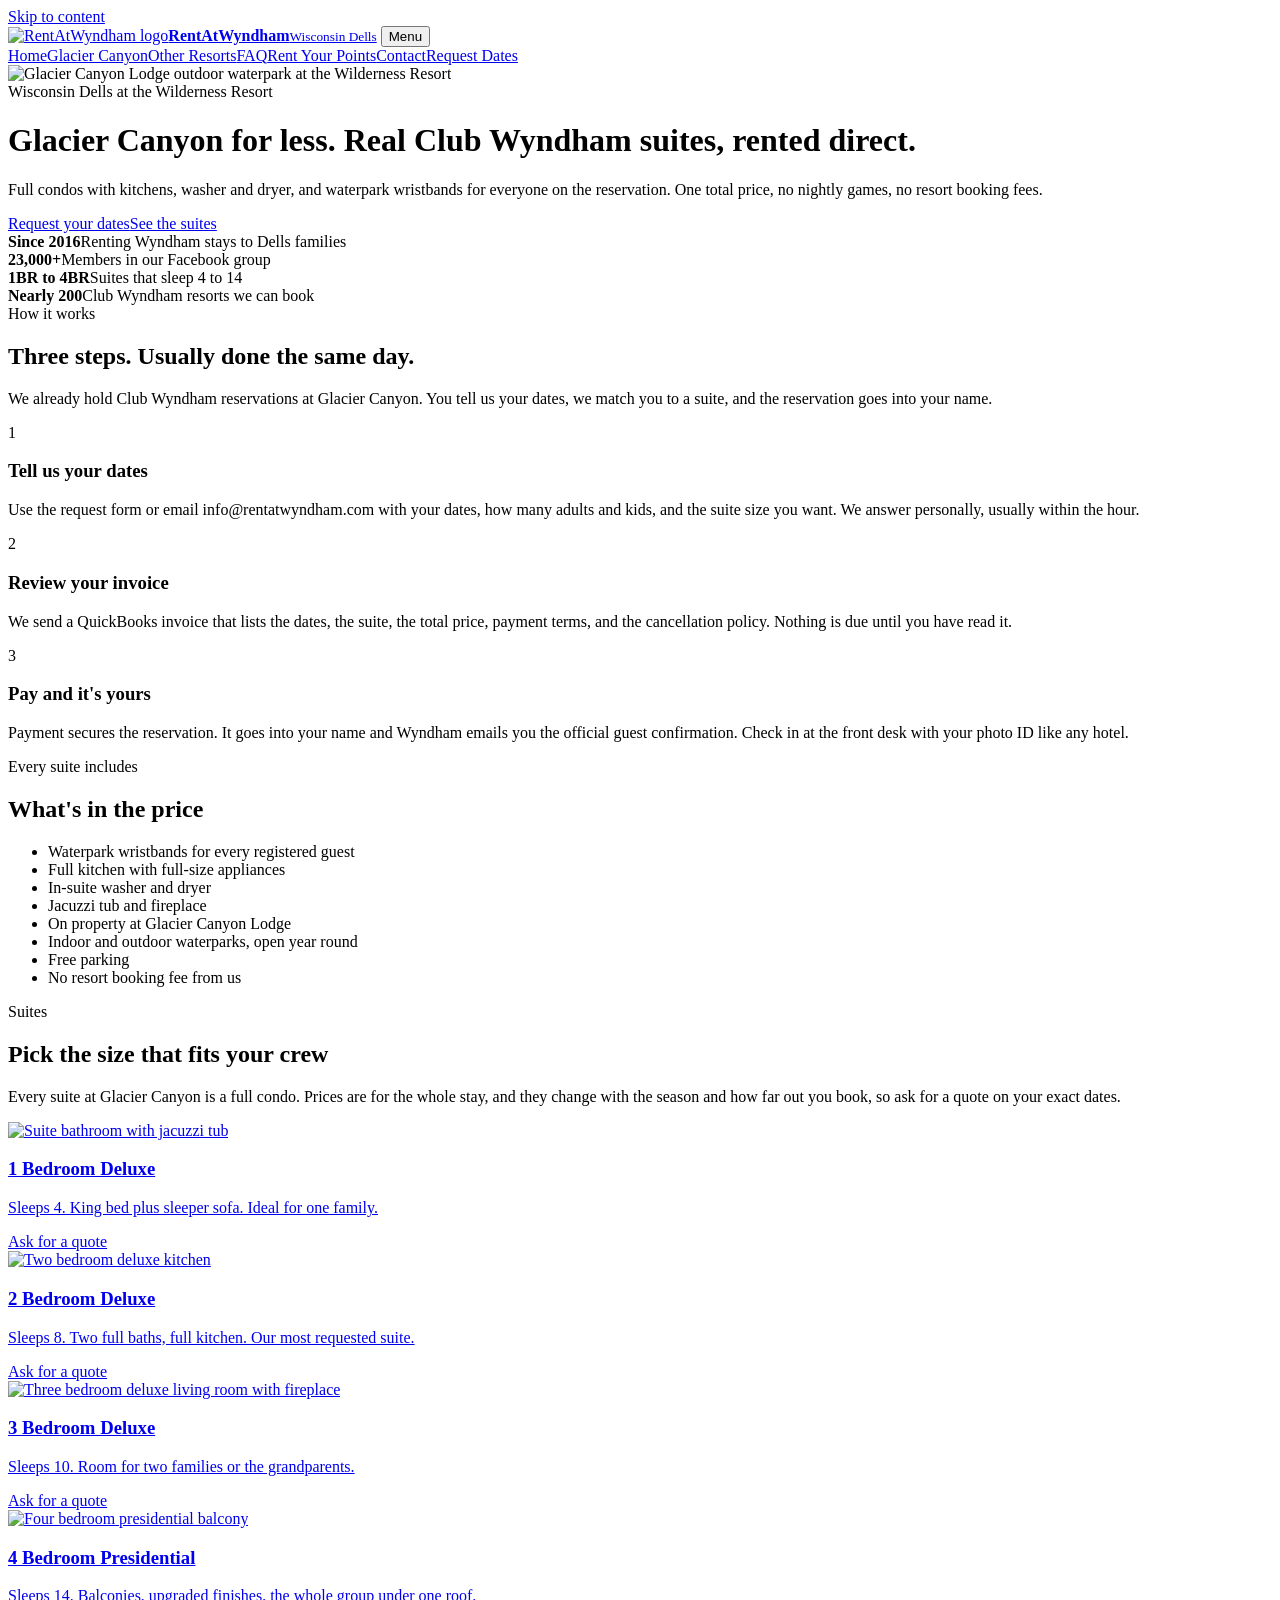
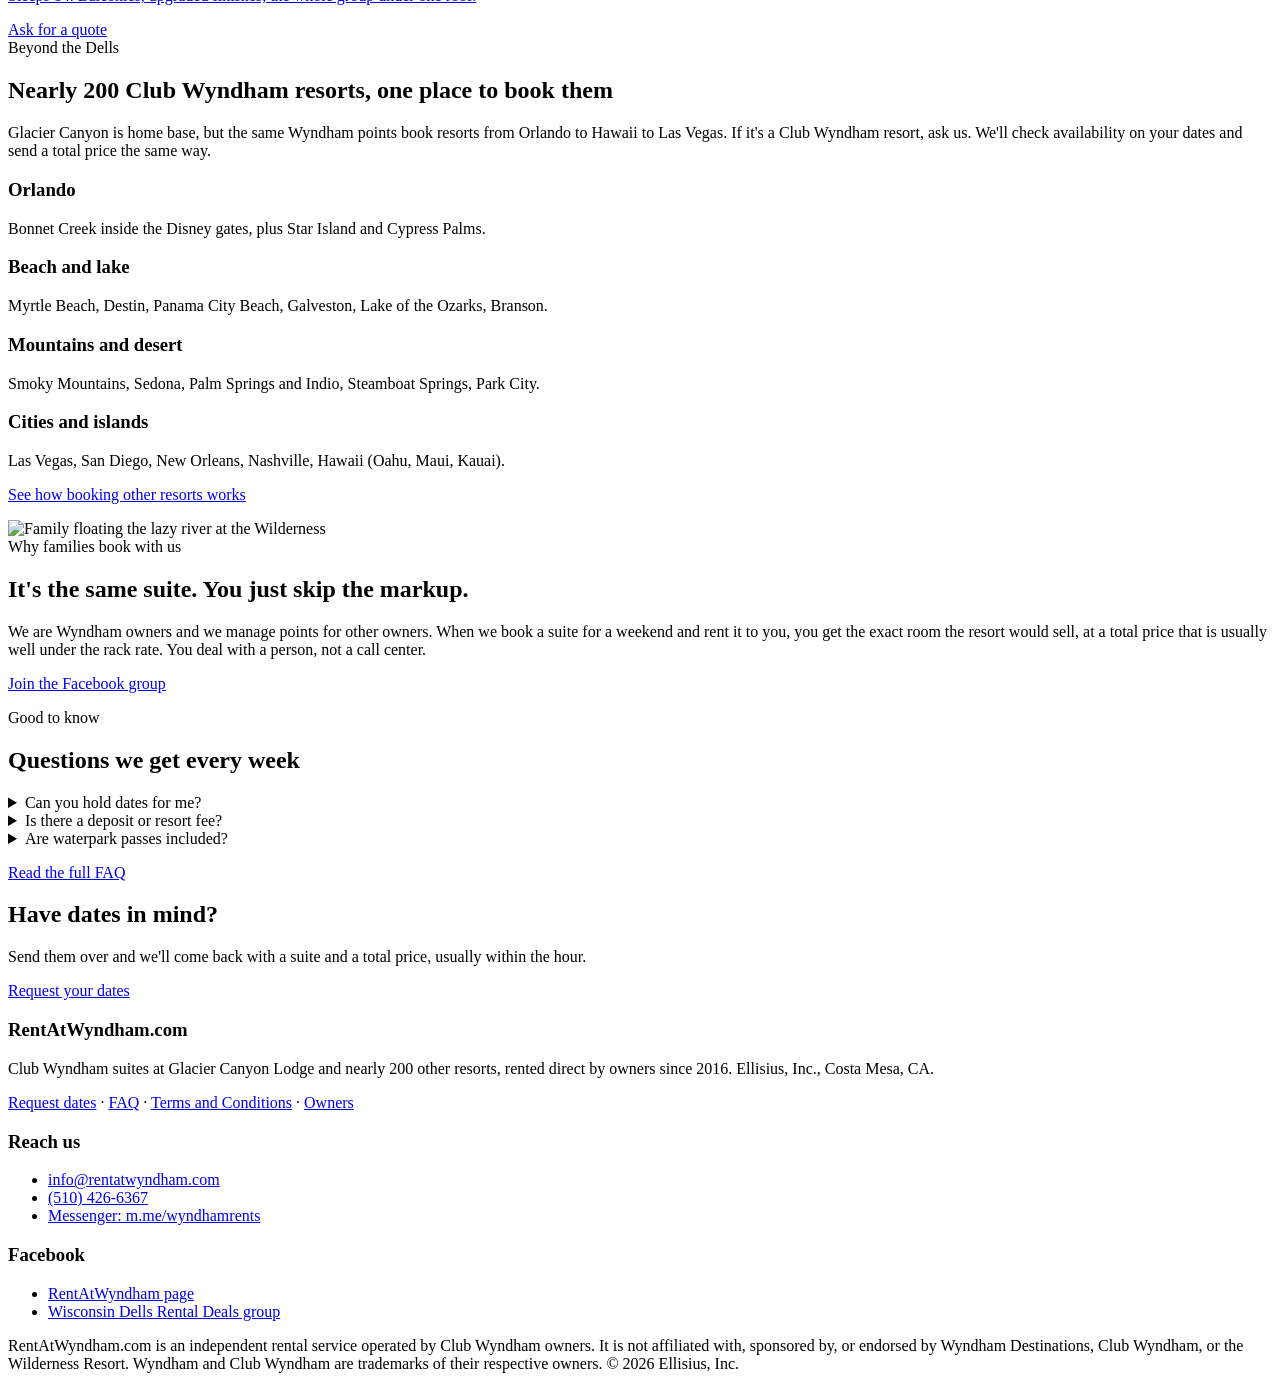
==== index.html @ 73ede7c1 "Site v1.0.0: pages, redirects, sitemap" ====
<!doctype html>
<html lang="en">
<head>
<meta charset="utf-8">
<meta name="viewport" content="width=device-width,initial-scale=1,viewport-fit=cover">
<title>Glacier Canyon Rentals | RentAtWyndham.com</title>
<meta name="description" content="Rent Club Wyndham suites at Glacier Canyon Lodge in Wisconsin Dells direct from owners. Full condos, waterpark wristbands included, one total price. Nearly 200 Wyndham resorts available.">
<link rel="canonical" href="https://www.rentatwyndham.com/">
<meta property="og:type" content="website"><meta property="og:site_name" content="RentAtWyndham.com">
<meta property="og:title" content="Glacier Canyon Rentals | RentAtWyndham.com"><meta property="og:description" content="Rent Club Wyndham suites at Glacier Canyon Lodge in Wisconsin Dells direct from owners. Full condos, waterpark wristbands included, one total price. Nearly 200 Wyndham resorts available.">
<meta property="og:url" content="https://www.rentatwyndham.com/"><meta property="og:image" content="https://www.rentatwyndham.com/assets/img/og.jpg">
<meta name="twitter:card" content="summary_large_image">
<link rel="icon" type="image/png" sizes="32x32" href="/assets/img/icon-32.png">
<link rel="apple-touch-icon" href="/assets/img/icon-180.png">
<link rel="preconnect" href="https://fonts.googleapis.com"><link rel="preconnect" href="https://fonts.gstatic.com" crossorigin>
<link rel="stylesheet" href="https://fonts.googleapis.com/css2?family=Bricolage+Grotesque:opsz,wght@12..96,500;12..96,700;12..96,800&family=Nunito+Sans:ital,wght@0,400;0,600;0,700;1,400&display=swap">
<link rel="stylesheet" href="/assets/css/site.css?v=202609242227">
<script type="application/ld+json">{"@context":"https://schema.org","@type":"LocalBusiness","name":"RentAtWyndham.com","url":"https://www.rentatwyndham.com/","email":"info@rentatwyndham.com","telephone":"+1-510-426-6367","description":"Club Wyndham timeshare suites at Glacier Canyon Lodge (Wisconsin Dells) and nearly 200 other resorts, rented direct by owners.","areaServed":"United States","sameAs":["https://www.facebook.com/wyndhamrents","https://www.facebook.com/groups/179510239124605"],"foundingDate":"2016"}</script>
</head>
<body>
<a class="skip" href="#main">Skip to content</a>
<header class="nav">
  <div class="wrap navbar">
    <a class="brand" href="/"><img src="/assets/img/logo.png" srcset="/assets/img/logo-2x.png 2x" width="52" height="51" alt="RentAtWyndham logo"><span><b>RentAtWyndham</b><small>Wisconsin Dells</small></span></a>
    <button class="menu-btn" id="menuBtn" aria-expanded="false" aria-controls="mainNav">Menu</button>
    <nav class="links" id="mainNav"><a href="/" class="active">Home</a><a href="/glacier-canyon">Glacier Canyon</a><a href="/other-resorts">Other Resorts</a><a href="/faqs">FAQ</a><a href="/rent-your-points">Rent Your Points</a><a href="/contact-us">Contact</a><a href="/booking-request" class="cta">Request Dates</a></nav>
  </div>
</header>
<main id="main">
<div class="hero"><img class="bg" src="/assets/img/hero.jpg" alt="Glacier Canyon Lodge outdoor waterpark at the Wilderness Resort" fetchpriority="high"><div class="shade"></div>
<div class="wrap"><div class="hero-inner"><span class="eyebrow">Wisconsin Dells at the Wilderness Resort</span><h1>Glacier Canyon for less. Real Club Wyndham suites, rented direct.</h1><p class="lead">Full condos with kitchens, washer and dryer, and waterpark wristbands for everyone on the reservation. One total price, no nightly games, no resort booking fees.</p><div class="actions"><a class="btn btn-sun" href="/booking-request">Request your dates</a><a class="btn btn-ghost" href="/glacier-canyon">See the suites</a></div><div class="proof"><div><b>Since 2016</b>Renting Wyndham stays to Dells families</div><div><b>23,000+</b>Members in our Facebook group</div><div><b>1BR to 4BR</b>Suites that sleep 4 to 14</div><div><b>Nearly 200</b>Club Wyndham resorts we can book</div></div></div></div></div>
<section><div class="wrap">
  <div class="sec-head"><span class="eyebrow">How it works</span><h2>Three steps. Usually done the same day.</h2><p>We already hold Club Wyndham reservations at Glacier Canyon. You tell us your dates, we match you to a suite, and the reservation goes into your name.</p></div>
  <div class="grid g3">
    <div class="step"><span class="n">1</span><h3>Tell us your dates</h3><p>Use the request form or email info@rentatwyndham.com with your dates, how many adults and kids, and the suite size you want. We answer personally, usually within the hour.</p></div>
    <div class="step"><span class="n">2</span><h3>Review your invoice</h3><p>We send a QuickBooks invoice that lists the dates, the suite, the total price, payment terms, and the cancellation policy. Nothing is due until you have read it.</p></div>
    <div class="step"><span class="n">3</span><h3>Pay and it's yours</h3><p>Payment secures the reservation. It goes into your name and Wyndham emails you the official guest confirmation. Check in at the front desk with your photo ID like any hotel.</p></div>
  </div></div></section>
<section class="ice tight"><div class="wrap">
  <div class="sec-head short"><span class="eyebrow">Every suite includes</span><h2>What's in the price</h2></div>
  <ul class="checks"><li>Waterpark wristbands for every registered guest</li><li>Full kitchen with full-size appliances</li><li>In-suite washer and dryer</li><li>Jacuzzi tub and fireplace</li><li>On property at Glacier Canyon Lodge</li><li>Indoor and outdoor waterparks, open year round</li><li>Free parking</li><li>No resort booking fee from us</li></ul>
</div></section>
<section><div class="wrap">
  <div class="sec-head"><span class="eyebrow">Suites</span><h2>Pick the size that fits your crew</h2><p>Every suite at Glacier Canyon is a full condo. Prices are for the whole stay, and they change with the season and how far out you book, so ask for a quote on your exact dates.</p></div>
  <div class="grid g4">
    <a class="card" href="/glacier-canyon"><img src="/assets/img/room1.jpg" alt="Suite bathroom with jacuzzi tub" loading="lazy" width="1000" height="600"><div class="pad"><h3>1 Bedroom Deluxe</h3><p>Sleeps 4. King bed plus sleeper sofa. Ideal for one family.</p><span class="price">Ask for a quote</span></div></a>
    <a class="card" href="/glacier-canyon"><img src="/assets/img/kitchen.jpg" alt="Two bedroom deluxe kitchen" loading="lazy" width="746" height="448"><div class="pad"><h3>2 Bedroom Deluxe</h3><p>Sleeps 8. Two full baths, full kitchen. Our most requested suite.</p><span class="price">Ask for a quote</span></div></a>
    <a class="card" href="/glacier-canyon"><img src="/assets/img/living.jpg" alt="Three bedroom deluxe living room with fireplace" loading="lazy" width="845" height="497"><div class="pad"><h3>3 Bedroom Deluxe</h3><p>Sleeps 10. Room for two families or the grandparents.</p><span class="price">Ask for a quote</span></div></a>
    <a class="card" href="/glacier-canyon"><img src="/assets/img/4br.jpg" alt="Four bedroom presidential balcony" loading="lazy" width="1000" height="600"><div class="pad"><h3>4 Bedroom Presidential</h3><p>Sleeps 14. Balconies, upgraded finishes, the whole group under one roof.</p><span class="price">Ask for a quote</span></div></a>
  </div></div></section>
<section class="tight"><div class="wrap">
  <div class="sec-head short"><span class="eyebrow">Beyond the Dells</span><h2>Nearly 200 Club Wyndham resorts, one place to book them</h2><p>Glacier Canyon is home base, but the same Wyndham points book resorts from Orlando to Hawaii to Las Vegas. If it's a Club Wyndham resort, ask us. We'll check availability on your dates and send a total price the same way.</p></div>
  <div class="grid g4">
    <div class="card"><div class="pad"><h3>Orlando</h3><p>Bonnet Creek inside the Disney gates, plus Star Island and Cypress Palms.</p></div></div>
    <div class="card"><div class="pad"><h3>Beach and lake</h3><p>Myrtle Beach, Destin, Panama City Beach, Galveston, Lake of the Ozarks, Branson.</p></div></div>
    <div class="card"><div class="pad"><h3>Mountains and desert</h3><p>Smoky Mountains, Sedona, Palm Springs and Indio, Steamboat Springs, Park City.</p></div></div>
    <div class="card"><div class="pad"><h3>Cities and islands</h3><p>Las Vegas, San Diego, New Orleans, Nashville, Hawaii (Oahu, Maui, Kauai).</p></div></div>
  </div>
  <p class="after"><a href="/other-resorts">See how booking other resorts works</a></p>
</div></section>
<section class="ice"><div class="wrap split">
  <img src="/assets/img/lazy.jpg" alt="Family floating the lazy river at the Wilderness" loading="lazy" width="1151" height="520">
  <div class="stack"><span class="eyebrow">Why families book with us</span><h2>It's the same suite. You just skip the markup.</h2>
    <p>We are Wyndham owners and we manage points for other owners. When we book a suite for a weekend and rent it to you, you get the exact room the resort would sell, at a total price that is usually well under the rack rate. You deal with a person, not a call center.</p>
    <p><a class="btn btn-teal" href="https://www.facebook.com/groups/179510239124605" target="_blank" rel="noopener">Join the Facebook group</a></p></div>
</div></section>
<section><div class="wrap">
  <div class="sec-head"><span class="eyebrow">Good to know</span><h2>Questions we get every week</h2></div>
  <div class="faq">
    <details><summary>Can you hold dates for me?</summary><p>No. Every reservation is first come, first served, and payment is what secures it. If you want a weekend, the invoice is the fastest way to lock it.</p></details>
    <details><summary>Is there a deposit or resort fee?</summary><p>We do not charge one. Like any hotel, the resort holds a refundable security deposit ($150 to $250) on your card at check-in and releases it after checkout.</p></details>
    <details><summary>Are waterpark passes included?</summary><p>Yes. Every registered guest on the reservation gets a Wilderness waterpark wristband for the length of the stay.</p></details>
  </div>
  <p class="after"><a href="/faqs">Read the full FAQ</a></p>
</div></section>
<section class="teal-bg"><div class="wrap cta-band"><div><h2>Have dates in mind?</h2><p>Send them over and we'll come back with a suite and a total price, usually within the hour.</p></div><a class="btn btn-sun" href="/booking-request">Request your dates</a></div></section>

</main>
<footer>
  <div class="wrap">
    <div class="cols">
      <div><h3>RentAtWyndham.com</h3><p>Club Wyndham suites at Glacier Canyon Lodge and nearly 200 other resorts, rented direct by owners since 2016. Ellisius, Inc., Costa Mesa, CA.</p>
        <p class="foot-links"><a href="/booking-request">Request dates</a> · <a href="/faqs">FAQ</a> · <a href="/terms-and-conditions">Terms and Conditions</a> · <a href="/rent-your-points">Owners</a></p></div>
      <div><h3>Reach us</h3><ul><li><a href="mailto:info@rentatwyndham.com">info@rentatwyndham.com</a></li><li><a href="tel:+15104266367">(510) 426-6367</a></li><li><a href="https://m.me/wyndhamrents" target="_blank" rel="noopener">Messenger: m.me/wyndhamrents</a></li></ul></div>
      <div><h3>Facebook</h3><ul><li><a href="https://www.facebook.com/wyndhamrents" target="_blank" rel="noopener">RentAtWyndham page</a></li><li><a href="https://www.facebook.com/groups/179510239124605" target="_blank" rel="noopener">Wisconsin Dells Rental Deals group</a></li></ul></div>
    </div>
    <p class="fine">RentAtWyndham.com is an independent rental service operated by Club Wyndham owners. It is not affiliated with, sponsored by, or endorsed by Wyndham Destinations, Club Wyndham, or the Wilderness Resort. Wyndham and Club Wyndham are trademarks of their respective owners. &copy; 2026 Ellisius, Inc.</p>
  </div>
</footer>
<script src="/assets/js/site.js?v=202609242227" defer></script>
</body>
</html>
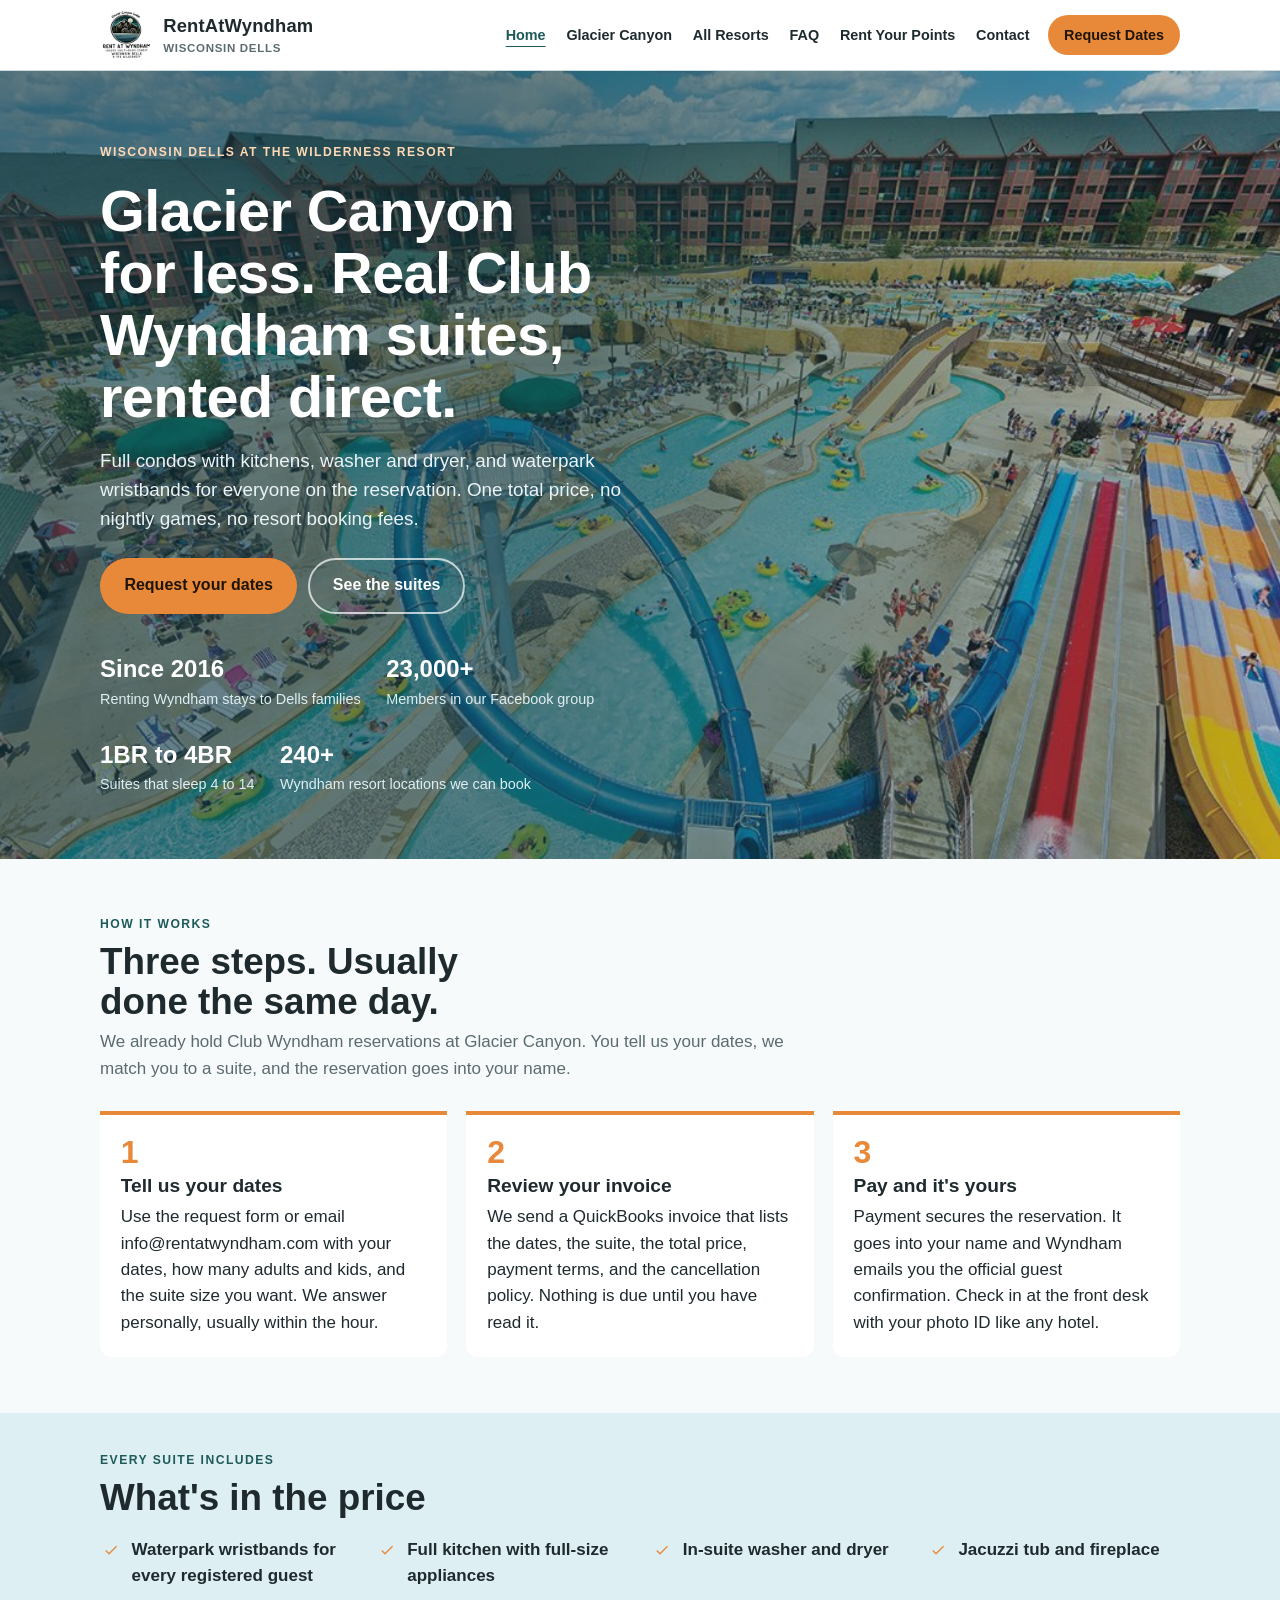
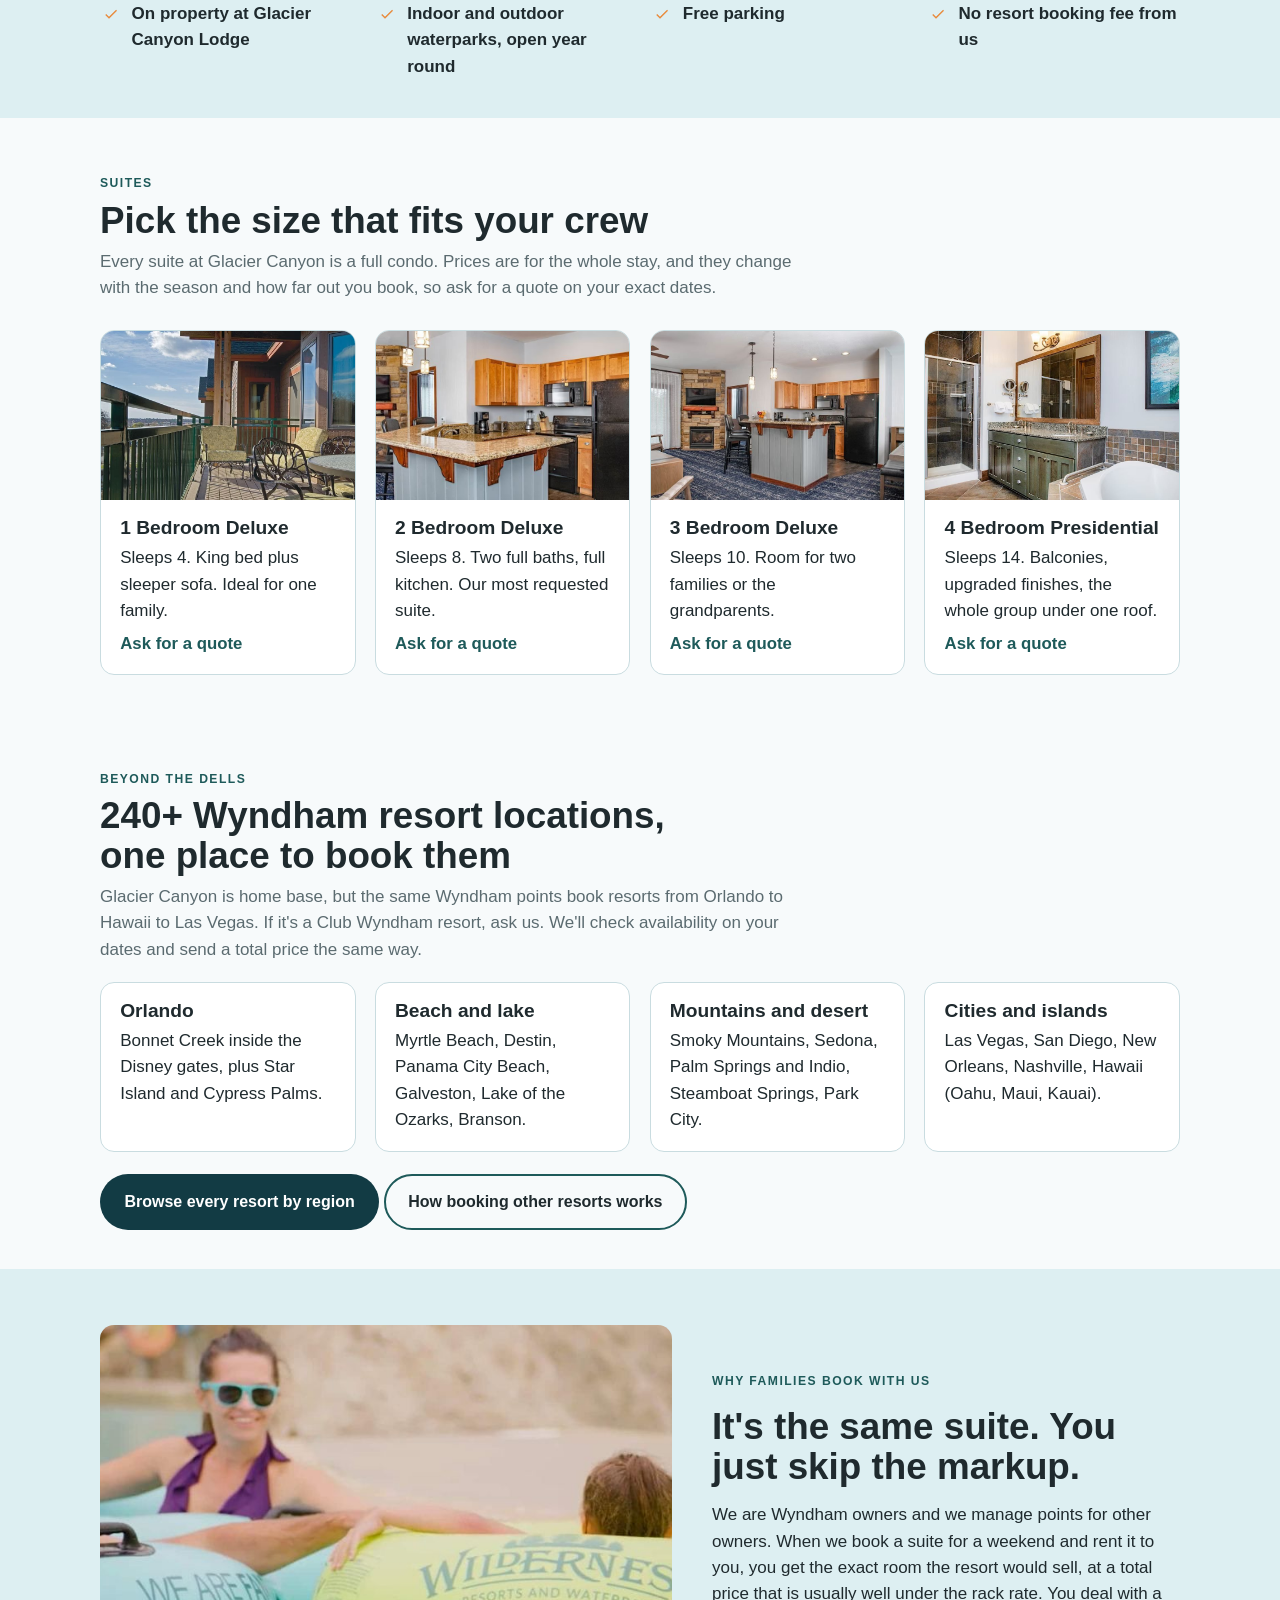
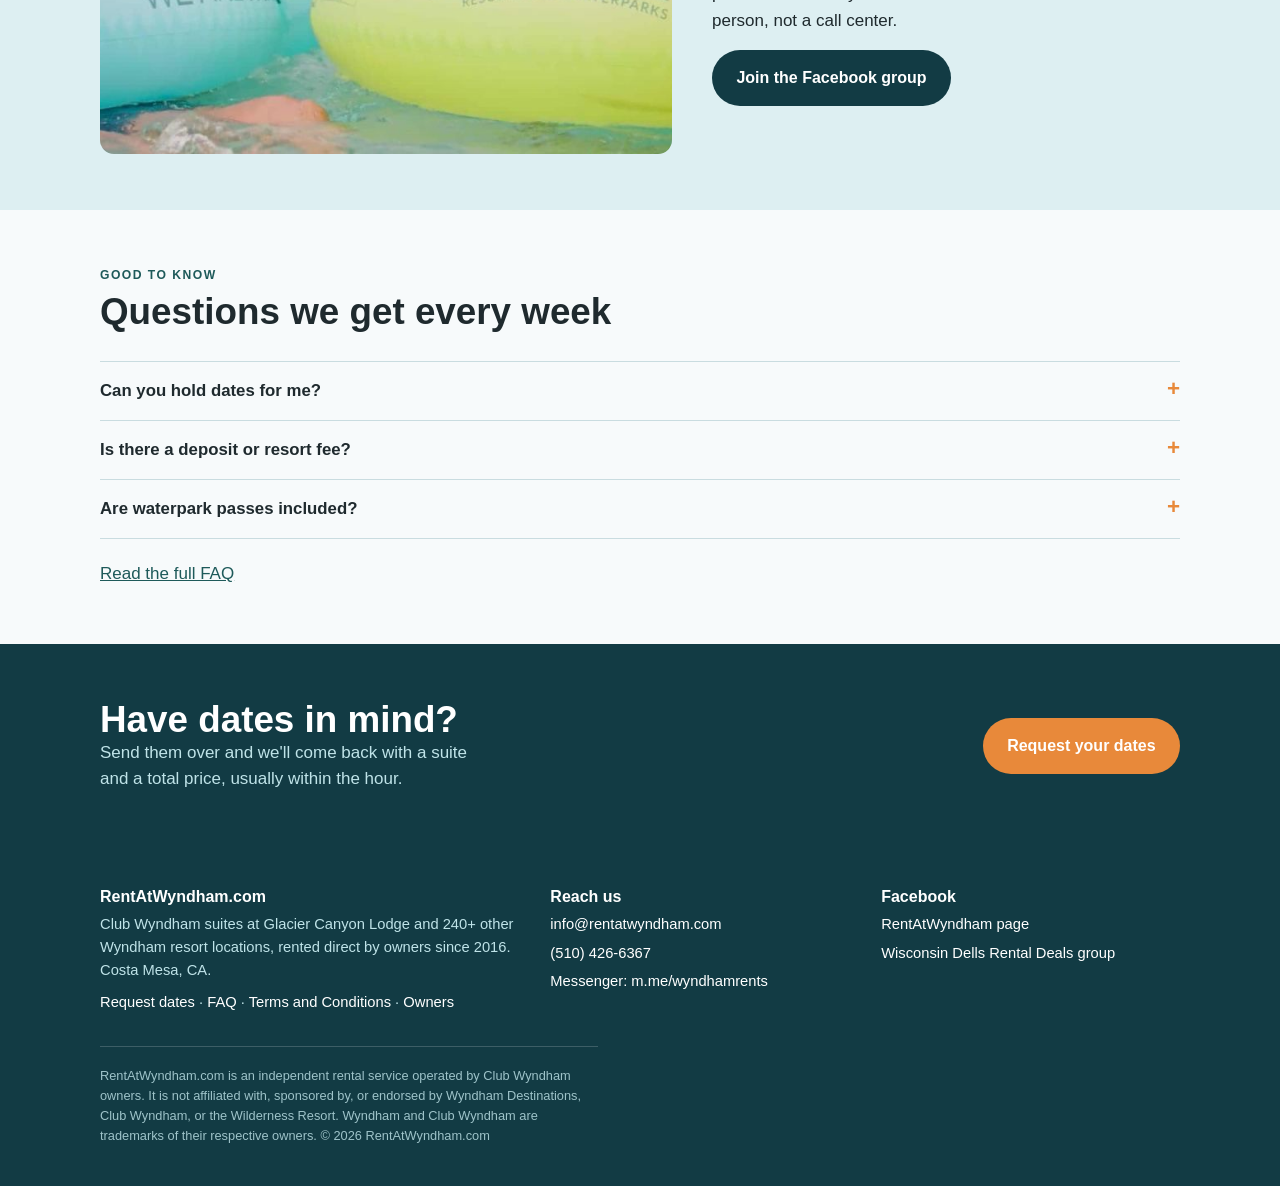
==== commit 57bcb214: "Add files via upload" ====
--- a/index.html
+++ b/index.html
@@ -4,18 +4,18 @@
 <meta charset="utf-8">
 <meta name="viewport" content="width=device-width,initial-scale=1,viewport-fit=cover">
 <title>Glacier Canyon Rentals | RentAtWyndham.com</title>
-<meta name="description" content="Rent Club Wyndham suites at Glacier Canyon Lodge in Wisconsin Dells direct from owners. Full condos, waterpark wristbands included, one total price. Nearly 200 Wyndham resorts available.">
+<meta name="description" content="Rent Club Wyndham suites at Glacier Canyon Lodge in Wisconsin Dells direct from owners. Full condos, waterpark wristbands included, one total price. 240+ Wyndham resort locations available.">
 <link rel="canonical" href="https://www.rentatwyndham.com/">
 <meta property="og:type" content="website"><meta property="og:site_name" content="RentAtWyndham.com">
-<meta property="og:title" content="Glacier Canyon Rentals | RentAtWyndham.com"><meta property="og:description" content="Rent Club Wyndham suites at Glacier Canyon Lodge in Wisconsin Dells direct from owners. Full condos, waterpark wristbands included, one total price. Nearly 200 Wyndham resorts available.">
+<meta property="og:title" content="Glacier Canyon Rentals | RentAtWyndham.com"><meta property="og:description" content="Rent Club Wyndham suites at Glacier Canyon Lodge in Wisconsin Dells direct from owners. Full condos, waterpark wristbands included, one total price. 240+ Wyndham resort locations available.">
 <meta property="og:url" content="https://www.rentatwyndham.com/"><meta property="og:image" content="https://www.rentatwyndham.com/assets/img/og.jpg">
-<meta name="twitter:card" content="summary_large_image">
+<meta name="twitter:card" content="summary_large_image"><meta property="og:image:width" content="1200"><meta property="og:image:height" content="600"><meta name="theme-color" content="#123B44"><meta name="robots" content="index,follow,max-image-preview:large">
 <link rel="icon" type="image/png" sizes="32x32" href="/assets/img/icon-32.png">
 <link rel="apple-touch-icon" href="/assets/img/icon-180.png">
 <link rel="preconnect" href="https://fonts.googleapis.com"><link rel="preconnect" href="https://fonts.gstatic.com" crossorigin>
 <link rel="stylesheet" href="https://fonts.googleapis.com/css2?family=Bricolage+Grotesque:opsz,wght@12..96,500;12..96,700;12..96,800&family=Nunito+Sans:ital,wght@0,400;0,600;0,700;1,400&display=swap">
-<link rel="stylesheet" href="/assets/css/site.css?v=202609242227">
-<script type="application/ld+json">{"@context":"https://schema.org","@type":"LocalBusiness","name":"RentAtWyndham.com","url":"https://www.rentatwyndham.com/","email":"info@rentatwyndham.com","telephone":"+1-510-426-6367","description":"Club Wyndham timeshare suites at Glacier Canyon Lodge (Wisconsin Dells) and nearly 200 other resorts, rented direct by owners.","areaServed":"United States","sameAs":["https://www.facebook.com/wyndhamrents","https://www.facebook.com/groups/179510239124605"],"foundingDate":"2016"}</script>
+<link rel="stylesheet" href="/assets/css/site.css?v=202609242334">
+<script type="application/ld+json">{"@context":"https://schema.org","@type":"LocalBusiness","name":"RentAtWyndham.com","url":"https://www.rentatwyndham.com/","email":"info@rentatwyndham.com","telephone":"+1-510-426-6367","description":"Club Wyndham timeshare suites at Glacier Canyon Lodge (Wisconsin Dells) and 240+ other Wyndham resort locations, rented direct by owners.","address":{"@type":"PostalAddress","addressLocality":"Costa Mesa","addressRegion":"CA","addressCountry":"US"},"areaServed":"United States","sameAs":["https://www.facebook.com/wyndhamrents","https://www.facebook.com/groups/179510239124605"],"foundingDate":"2016"}</script>
 </head>
 <body>
 <a class="skip" href="#main">Skip to content</a>
@@ -23,12 +23,12 @@
   <div class="wrap navbar">
     <a class="brand" href="/"><img src="/assets/img/logo.png" srcset="/assets/img/logo-2x.png 2x" width="52" height="51" alt="RentAtWyndham logo"><span><b>RentAtWyndham</b><small>Wisconsin Dells</small></span></a>
     <button class="menu-btn" id="menuBtn" aria-expanded="false" aria-controls="mainNav">Menu</button>
-    <nav class="links" id="mainNav"><a href="/" class="active">Home</a><a href="/glacier-canyon">Glacier Canyon</a><a href="/other-resorts">Other Resorts</a><a href="/faqs">FAQ</a><a href="/rent-your-points">Rent Your Points</a><a href="/contact-us">Contact</a><a href="/booking-request" class="cta">Request Dates</a></nav>
+    <nav class="links" id="mainNav"><a href="/" class="active">Home</a><a href="/glacier-canyon">Glacier Canyon</a><a href="/resorts">All Resorts</a><a href="/faqs">FAQ</a><a href="/rent-your-points">Rent Your Points</a><a href="/contact-us">Contact</a><a href="/booking-request" class="cta">Request Dates</a></nav>
   </div>
 </header>
-<main id="main">
+<main id="main" ><a id="top"></a>
 <div class="hero"><img class="bg" src="/assets/img/hero.jpg" alt="Glacier Canyon Lodge outdoor waterpark at the Wilderness Resort" fetchpriority="high"><div class="shade"></div>
-<div class="wrap"><div class="hero-inner"><span class="eyebrow">Wisconsin Dells at the Wilderness Resort</span><h1>Glacier Canyon for less. Real Club Wyndham suites, rented direct.</h1><p class="lead">Full condos with kitchens, washer and dryer, and waterpark wristbands for everyone on the reservation. One total price, no nightly games, no resort booking fees.</p><div class="actions"><a class="btn btn-sun" href="/booking-request">Request your dates</a><a class="btn btn-ghost" href="/glacier-canyon">See the suites</a></div><div class="proof"><div><b>Since 2016</b>Renting Wyndham stays to Dells families</div><div><b>23,000+</b>Members in our Facebook group</div><div><b>1BR to 4BR</b>Suites that sleep 4 to 14</div><div><b>Nearly 200</b>Club Wyndham resorts we can book</div></div></div></div></div>
+<div class="wrap"><div class="hero-inner"><span class="eyebrow">Wisconsin Dells at the Wilderness Resort</span><h1>Glacier Canyon for less. Real Club Wyndham suites, rented direct.</h1><p class="lead">Full condos with kitchens, washer and dryer, and waterpark wristbands for everyone on the reservation. One total price, no nightly games, no resort booking fees.</p><div class="actions"><a class="btn btn-sun" href="/booking-request">Request your dates</a><a class="btn btn-ghost" href="/glacier-canyon">See the suites</a></div><div class="proof"><div><b>Since 2016</b>Renting Wyndham stays to Dells families</div><div><b>23,000+</b>Members in our Facebook group</div><div><b>1BR to 4BR</b>Suites that sleep 4 to 14</div><div><b>240+</b>Wyndham resort locations we can book</div></div></div></div></div>
 <section><div class="wrap">
   <div class="sec-head"><span class="eyebrow">How it works</span><h2>Three steps. Usually done the same day.</h2><p>We already hold Club Wyndham reservations at Glacier Canyon. You tell us your dates, we match you to a suite, and the reservation goes into your name.</p></div>
   <div class="grid g3">
@@ -49,14 +49,14 @@
     <a class="card" href="/glacier-canyon"><img src="/assets/img/4br.jpg" alt="Four bedroom presidential balcony" loading="lazy" width="1000" height="600"><div class="pad"><h3>4 Bedroom Presidential</h3><p>Sleeps 14. Balconies, upgraded finishes, the whole group under one roof.</p><span class="price">Ask for a quote</span></div></a>
   </div></div></section>
 <section class="tight"><div class="wrap">
-  <div class="sec-head short"><span class="eyebrow">Beyond the Dells</span><h2>Nearly 200 Club Wyndham resorts, one place to book them</h2><p>Glacier Canyon is home base, but the same Wyndham points book resorts from Orlando to Hawaii to Las Vegas. If it's a Club Wyndham resort, ask us. We'll check availability on your dates and send a total price the same way.</p></div>
+  <div class="sec-head short"><span class="eyebrow">Beyond the Dells</span><h2>240+ Wyndham resort locations, one place to book them</h2><p>Glacier Canyon is home base, but the same Wyndham points book resorts from Orlando to Hawaii to Las Vegas. If it's a Club Wyndham resort, ask us. We'll check availability on your dates and send a total price the same way.</p></div>
   <div class="grid g4">
     <div class="card"><div class="pad"><h3>Orlando</h3><p>Bonnet Creek inside the Disney gates, plus Star Island and Cypress Palms.</p></div></div>
     <div class="card"><div class="pad"><h3>Beach and lake</h3><p>Myrtle Beach, Destin, Panama City Beach, Galveston, Lake of the Ozarks, Branson.</p></div></div>
     <div class="card"><div class="pad"><h3>Mountains and desert</h3><p>Smoky Mountains, Sedona, Palm Springs and Indio, Steamboat Springs, Park City.</p></div></div>
     <div class="card"><div class="pad"><h3>Cities and islands</h3><p>Las Vegas, San Diego, New Orleans, Nashville, Hawaii (Oahu, Maui, Kauai).</p></div></div>
   </div>
-  <p class="after"><a href="/other-resorts">See how booking other resorts works</a></p>
+  <p class="after"><a class="btn btn-teal" href="/resorts">Browse every resort by region</a> <a class="btn btn-line" href="/other-resorts">How booking other resorts works</a></p>
 </div></section>
 <section class="ice"><div class="wrap split">
   <img src="/assets/img/lazy.jpg" alt="Family floating the lazy river at the Wilderness" loading="lazy" width="1151" height="520">
@@ -79,14 +79,14 @@
 <footer>
   <div class="wrap">
     <div class="cols">
-      <div><h3>RentAtWyndham.com</h3><p>Club Wyndham suites at Glacier Canyon Lodge and nearly 200 other resorts, rented direct by owners since 2016. Ellisius, Inc., Costa Mesa, CA.</p>
+      <div><h3>RentAtWyndham.com</h3><p>Club Wyndham suites at Glacier Canyon Lodge and 240+ other Wyndham resort locations, rented direct by owners since 2016. Costa Mesa, CA.</p>
         <p class="foot-links"><a href="/booking-request">Request dates</a> · <a href="/faqs">FAQ</a> · <a href="/terms-and-conditions">Terms and Conditions</a> · <a href="/rent-your-points">Owners</a></p></div>
       <div><h3>Reach us</h3><ul><li><a href="mailto:info@rentatwyndham.com">info@rentatwyndham.com</a></li><li><a href="tel:+15104266367">(510) 426-6367</a></li><li><a href="https://m.me/wyndhamrents" target="_blank" rel="noopener">Messenger: m.me/wyndhamrents</a></li></ul></div>
       <div><h3>Facebook</h3><ul><li><a href="https://www.facebook.com/wyndhamrents" target="_blank" rel="noopener">RentAtWyndham page</a></li><li><a href="https://www.facebook.com/groups/179510239124605" target="_blank" rel="noopener">Wisconsin Dells Rental Deals group</a></li></ul></div>
     </div>
-    <p class="fine">RentAtWyndham.com is an independent rental service operated by Club Wyndham owners. It is not affiliated with, sponsored by, or endorsed by Wyndham Destinations, Club Wyndham, or the Wilderness Resort. Wyndham and Club Wyndham are trademarks of their respective owners. &copy; 2026 Ellisius, Inc.</p>
+    <p class="fine">RentAtWyndham.com is an independent rental service operated by Club Wyndham owners. It is not affiliated with, sponsored by, or endorsed by Wyndham Destinations, Club Wyndham, or the Wilderness Resort. Wyndham and Club Wyndham are trademarks of their respective owners. &copy; 2026 RentAtWyndham.com</p>
   </div>
 </footer>
-<script src="/assets/js/site.js?v=202609242227" defer></script>
+<script src="/assets/js/site.js?v=202609242334" defer></script>
 </body>
 </html>
--- a/assets/css/site.css
+++ b/assets/css/site.css
@@ -0,0 +1,182 @@
+
+:root{
+  --teal:#123B44; --pine:#1E5A5A; --ice:#DDEFF2; --snow:#F7FAFB; --card:#FFFFFF;
+  --ink:#1F2A2E; --muted:#5B6B70; --line:#C9DCE0; --sun:#E8893A; --sun-ink:#1F1408;
+  --hero-overlay:rgba(18,59,68,.62);
+  --display:"Bricolage Grotesque","Trebuchet MS",Arial,sans-serif;
+  --body:"Nunito Sans","Segoe UI",Helvetica,Arial,sans-serif;
+}
+@media (prefers-color-scheme: dark){:root:not([data-theme="light"]){
+  --teal:#0B2A31; --pine:#7FC4C4; --ice:#10333A; --snow:#0E1F24; --card:#152C32;
+  --ink:#EAF3F5; --muted:#A9C0C5; --line:#264A52; --sun:#F0A05A; --sun-ink:#1F1408;
+  --hero-overlay:rgba(8,30,36,.66); color-scheme:dark;}}
+:root[data-theme="dark"]{
+  --teal:#0B2A31; --pine:#7FC4C4; --ice:#10333A; --snow:#0E1F24; --card:#152C32;
+  --ink:#EAF3F5; --muted:#A9C0C5; --line:#264A52; --sun:#F0A05A; --sun-ink:#1F1408;
+  --hero-overlay:rgba(8,30,36,.66); color-scheme:dark;}
+*{box-sizing:border-box}
+body{margin:0;background:var(--snow);color:var(--ink);font-family:var(--body);font-size:17px;line-height:1.55}
+h1,h2,h3{font-family:var(--display);line-height:1.08;text-wrap:balance;margin:0}
+h1{font-size:clamp(2.1rem,5.5vw,3.6rem);font-weight:800;letter-spacing:-.01em}
+h2{font-size:clamp(1.6rem,3.4vw,2.3rem);font-weight:700}
+h3{font-size:1.2rem;font-weight:700}
+p{margin:0}
+a{color:var(--pine)}
+.wrap{max-width:1120px;margin:0 auto;padding-inline:20px}
+.eyebrow{font-family:var(--body);font-weight:700;text-transform:uppercase;letter-spacing:.12em;font-size:.76rem;color:var(--pine)}
+.btn{display:inline-flex;align-items:center;gap:.5rem;padding:.85rem 1.4rem;border-radius:999px;font-weight:700;font-family:var(--body);text-decoration:none;border:2px solid transparent;cursor:pointer;font-size:1rem;transition:transform .12s}
+.btn:hover{transform:translateY(-1px)}
+.btn:focus-visible{outline:3px solid var(--sun);outline-offset:2px}
+.btn-sun{background:var(--sun);color:var(--sun-ink)}
+.btn-ghost{background:transparent;color:#fff;border-color:rgba(255,255,255,.7)}
+.btn-teal{background:var(--teal);color:#fff}
+.btn-line{background:transparent;color:var(--teal);border-color:var(--teal)}
+:root[data-theme="dark"] .btn-line,:root:not([data-theme="light"]) .btn-line{color:var(--ink);border-color:var(--pine)}
+
+/* prototype banner */
+
+/* nav */
+header.nav{position:sticky;top:0;z-index:20;background:var(--card);border-bottom:1px solid var(--line)}
+.navbar{display:flex;align-items:center;justify-content:space-between;gap:1rem;padding-block:.6rem}
+.brand{display:flex;align-items:center;gap:.7rem;text-decoration:none;color:var(--ink)}
+.brand img{width:52px;height:51px;border-radius:50%;background:#fff}
+.brand b{font-family:var(--display);font-weight:800;font-size:1.15rem;letter-spacing:.01em}
+.brand small{display:block;font-size:.72rem;color:var(--muted);font-weight:600;letter-spacing:.06em;text-transform:uppercase}
+nav.links{display:flex;gap:.2rem;flex-wrap:wrap;align-items:center}
+nav.links a{font-weight:700;font-size:.9rem;text-decoration:none;color:var(--ink);padding:.5rem .55rem;border-radius:8px;white-space:nowrap}
+nav.links a:hover{background:var(--ice)}
+nav.links a.active{color:var(--pine);text-decoration:underline;text-underline-offset:6px}
+nav.links a.cta{background:var(--sun);color:var(--sun-ink);border-radius:999px;padding:.55rem 1rem;margin-left:.4rem}
+.menu-btn{display:none;background:none;border:2px solid var(--line);border-radius:8px;padding:.4rem .6rem;font-weight:700;color:var(--ink);font-family:var(--body)}
+@media (max-width:820px){
+  nav.links{display:none;width:100%;flex-direction:column;align-items:stretch;padding-bottom:.6rem}
+  nav.links.open{display:flex}
+  .menu-btn{display:inline-block}
+  .navbar{flex-wrap:wrap}
+}
+
+/* pages */
+section{padding-block:3.5rem}
+section.tight{padding-block:2.4rem}
+.ice{background:var(--ice)}
+.teal-bg{background:var(--teal);color:#fff}
+.teal-bg .eyebrow{color:#BFE3E8}
+.teal-bg a{color:#fff}
+
+/* hero */
+.hero{position:relative;color:#fff;overflow:hidden;background:var(--teal)}
+.hero img.bg{position:absolute;inset:0;width:100%;height:100%;object-fit:cover;object-position:center 40%}
+.hero .shade{position:absolute;inset:0;background:linear-gradient(90deg,var(--hero-overlay) 0%,var(--hero-overlay) 45%,rgba(18,59,68,.25) 100%)}
+.hero .wrap{position:relative;padding-block:4.5rem 4rem;max-width:1120px}
+.hero-inner{max-width:640px;display:grid;gap:1.1rem}
+.hero .eyebrow{color:#FFD9B5}
+.hero p.lead{font-size:1.18rem;max-width:34rem;color:#EAF3F5}
+.hero .actions{display:flex;gap:.7rem;flex-wrap:wrap;margin-top:.4rem}
+.hero .proof{display:flex;gap:1.6rem;flex-wrap:wrap;margin-top:1.2rem;font-size:.9rem;color:#DDEFF2}
+.hero .proof b{display:block;font-family:var(--display);font-size:1.5rem;color:#fff}
+
+/* grids */
+.grid{display:grid;gap:1.2rem}
+.g3{grid-template-columns:repeat(3,1fr)}
+.g4{grid-template-columns:repeat(4,1fr)}
+.g2{grid-template-columns:repeat(2,1fr)}
+@media (max-width:900px){.g4{grid-template-columns:repeat(2,1fr)}.g3{grid-template-columns:1fr 1fr}}
+@media (max-width:600px){.g4,.g3,.g2{grid-template-columns:1fr}}
+.card{background:var(--card);border:1px solid var(--line);border-radius:14px;overflow:hidden}
+.card .pad{padding:1.1rem 1.2rem;display:grid;gap:.4rem}
+.card img{width:100%;height:auto;aspect-ratio:3/2;object-fit:cover;display:block}
+.card .price{font-family:var(--display);font-weight:800;font-size:1.05rem;color:var(--pine)}
+.steps{counter-reset:s}
+.step{display:grid;gap:.5rem;padding:1.3rem;border-top:4px solid var(--sun);background:var(--card);border-radius:0 0 12px 12px}
+.step .n{font-family:var(--display);font-weight:800;font-size:2rem;color:var(--sun);line-height:1}
+.sec-head{display:grid;gap:.5rem;max-width:44rem;margin-bottom:1.8rem}
+.sec-head p{color:var(--muted)}
+.checks{display:grid;grid-template-columns:repeat(auto-fit,minmax(220px,1fr));gap:.7rem 1.4rem;list-style:none;padding:0;margin:0}
+.checks li{display:flex;gap:.6rem;align-items:flex-start;font-weight:600}
+.checks li::before{content:"";flex:none;width:22px;height:22px;border-radius:50%;background:var(--sun);margin-top:2px;
+  -webkit-mask:url("data:image/svg+xml,%3Csvg xmlns='http://www.w3.org/2000/svg' viewBox='0 0 24 24'%3E%3Cpath fill='%23000' d='M9 16.2 4.8 12l-1.4 1.4L9 19 21 7l-1.4-1.4z'/%3E%3C/svg%3E") center/16px no-repeat;
+  mask:url("data:image/svg+xml,%3Csvg xmlns='http://www.w3.org/2000/svg' viewBox='0 0 24 24'%3E%3Cpath fill='%23000' d='M9 16.2 4.8 12l-1.4 1.4L9 19 21 7l-1.4-1.4z'/%3E%3C/svg%3E") center/16px no-repeat}
+.split{display:grid;grid-template-columns:1.1fr .9fr;gap:2.5rem;align-items:center}
+@media (max-width:820px){.split{grid-template-columns:1fr}}
+.split img{width:100%;height:auto;border-radius:14px;aspect-ratio:4/3;object-fit:cover}
+.quote{border-left:4px solid var(--sun);padding:.6rem 1rem;font-style:italic;color:var(--muted)}
+.faq details{border-top:1px solid var(--line);padding:1rem 0}
+.faq details:last-child{border-bottom:1px solid var(--line)}
+.faq summary{cursor:pointer;font-weight:700;font-size:1.05rem;list-style:none;display:flex;justify-content:space-between;gap:1rem}
+.faq summary::after{content:"+";font-family:var(--display);color:var(--sun);font-size:1.4rem;line-height:1}
+.faq details[open] summary::after{content:"–"}
+.faq details p{margin-top:.6rem;color:var(--muted);max-width:60ch}
+.cta-band{display:flex;justify-content:space-between;align-items:center;gap:1.5rem;flex-wrap:wrap}
+.cta-band h2{color:#fff}
+.cta-band p{color:#BFE3E8;max-width:40ch}
+footer{background:var(--teal);color:#BFE3E8;padding-block:2.5rem;font-size:.92rem}
+footer .cols{display:grid;grid-template-columns:1.4fr 1fr 1fr;gap:2rem}
+@media (max-width:700px){footer .cols{grid-template-columns:1fr}}
+footer h3{color:#fff;font-size:1rem;margin-bottom:.5rem}
+footer a{color:#fff;text-decoration:none}
+footer a:hover{text-decoration:underline}
+footer ul{list-style:none;margin:0;padding:0;display:grid;gap:.35rem}
+footer .fine{border-top:1px solid rgba(255,255,255,.18);margin-top:2rem;padding-top:1.2rem;font-size:.8rem;color:#9EC3C9;max-width:70ch}
+
+/* form */
+.form-wrap{display:grid;grid-template-columns:1.2fr .8fr;gap:2.5rem;align-items:start}
+@media (max-width:880px){.form-wrap{grid-template-columns:1fr}}
+form.req{display:grid;gap:1rem;background:var(--card);border:1px solid var(--line);border-radius:16px;padding:1.5rem}
+.row2{display:grid;grid-template-columns:1fr 1fr;gap:1rem}
+@media (max-width:520px){.row2{grid-template-columns:1fr}}
+label{display:grid;gap:.3rem;font-weight:700;font-size:.9rem}
+label span.req::after{content:" *";color:var(--sun)}
+input,select,textarea{font:inherit;padding:.7rem .8rem;border:1.5px solid var(--line);border-radius:10px;background:var(--snow);color:var(--ink);width:100%}
+input:focus,select:focus,textarea:focus{outline:3px solid var(--ice);border-color:var(--pine)}
+.check{display:flex;gap:.6rem;align-items:center;font-weight:600;font-size:.95rem}
+.check input{width:20px;height:20px;padding:0}
+.legend{font-family:var(--display);font-weight:700;font-size:1.05rem;padding-top:.5rem;border-top:1px solid var(--line);margin-top:.3rem}
+.aside{display:grid;gap:1rem;position:sticky;top:90px}
+.aside .card .pad{gap:.6rem}
+.ok{background:var(--ice);border:1px solid var(--pine);border-radius:14px;padding:1.4rem;display:grid;gap:.6rem}
+.ok b{font-family:var(--display);font-size:1.3rem}
+.tag{display:inline-block;background:var(--ice);color:var(--pine);font-weight:700;font-size:.75rem;padding:.2rem .6rem;border-radius:999px;letter-spacing:.04em}
+.contact-list{display:grid;gap:.9rem}
+.contact-list .item{display:grid;gap:.15rem;padding:1rem 1.2rem;background:var(--card);border:1px solid var(--line);border-radius:12px}
+.contact-list .item b{font-family:var(--display);font-size:1.1rem}
+@media (prefers-reduced-motion:reduce){.btn{transition:none}}
+
+/* production additions */
+html{scroll-behavior:smooth}
+.skip{position:absolute;left:-999px;top:0;background:var(--sun);color:var(--sun-ink);padding:.5rem 1rem;z-index:100}
+.skip:focus{left:8px;top:8px}
+a.card{text-decoration:none;color:inherit;display:block}
+a.card:hover{border-color:var(--pine);transform:translateY(-2px)}
+.card{transition:transform .15s,border-color .15s}
+.sec-head.short{margin-bottom:1.2rem}
+.sec-head.top-gap{margin-top:2.5rem}
+.after{margin-top:1.4rem}
+.stack{display:grid;gap:1rem}
+.stack .actions{display:flex;gap:.8rem;flex-wrap:wrap}
+.muted{color:var(--muted)}
+.foot-links{margin-top:.6rem}
+.hp{position:absolute;left:-9999px;top:-9999px;height:0;overflow:hidden}
+.submit-row{display:flex;gap:1rem;align-items:center;flex-wrap:wrap}
+.hint{font-size:.85rem;color:var(--muted)}
+.form-msg{font-weight:600;color:#9B2C2C;background:#FDECEC;border:1px solid #F5B5B5;border-radius:10px;padding:.7rem .9rem}
+:root:not([data-theme="light"]) .form-msg{background:#3a1c1c;color:#ffb4b4;border-color:#6b2b2b}
+.btn[disabled]{opacity:.6;cursor:wait;transform:none}
+.ok{margin-top:1.5rem}
+footer a{color:#fff}
+.hero img.bg{object-position:center 45%}
+@media (prefers-reduced-motion:reduce){html{scroll-behavior:auto}.card,a.card:hover{transition:none;transform:none}}
+/* resort directory */
+.jump{display:flex;flex-wrap:wrap;gap:.5rem;margin:.2rem 0 1rem}
+.jump a{font-weight:700;font-size:.9rem;text-decoration:none;color:var(--pine);background:var(--ice);padding:.45rem .8rem;border-radius:999px}
+.jump a:hover{background:var(--pine);color:#fff}
+.cnt{font-family:var(--body);font-size:.85rem;font-weight:700;color:var(--muted);margin-left:.4rem}
+h3.grp{margin:1.6rem 0 .7rem;padding-bottom:.3rem;border-bottom:2px solid var(--line)}
+.rgrid{display:grid;grid-template-columns:repeat(auto-fill,minmax(300px,1fr));gap:.8rem}
+.rcard{background:var(--card);border:1px solid var(--line);border-radius:12px;padding:.9rem 1rem;display:flex;flex-direction:column;gap:.7rem;justify-content:space-between}
+.rcard h4{font-family:var(--display);font-weight:700;font-size:1.05rem;line-height:1.2;margin:0 0 .2rem}
+.rcard h4 a{color:var(--ink);text-decoration:none}
+.rcard h4 a:hover{color:var(--pine);text-decoration:underline}
+.rcard p{font-size:.9rem}
+.racts{display:flex;gap:.5rem;flex-wrap:wrap}
+.btn.sm{padding:.5rem .9rem;font-size:.85rem}
+.sec-head h2 .cnt{font-size:1rem}
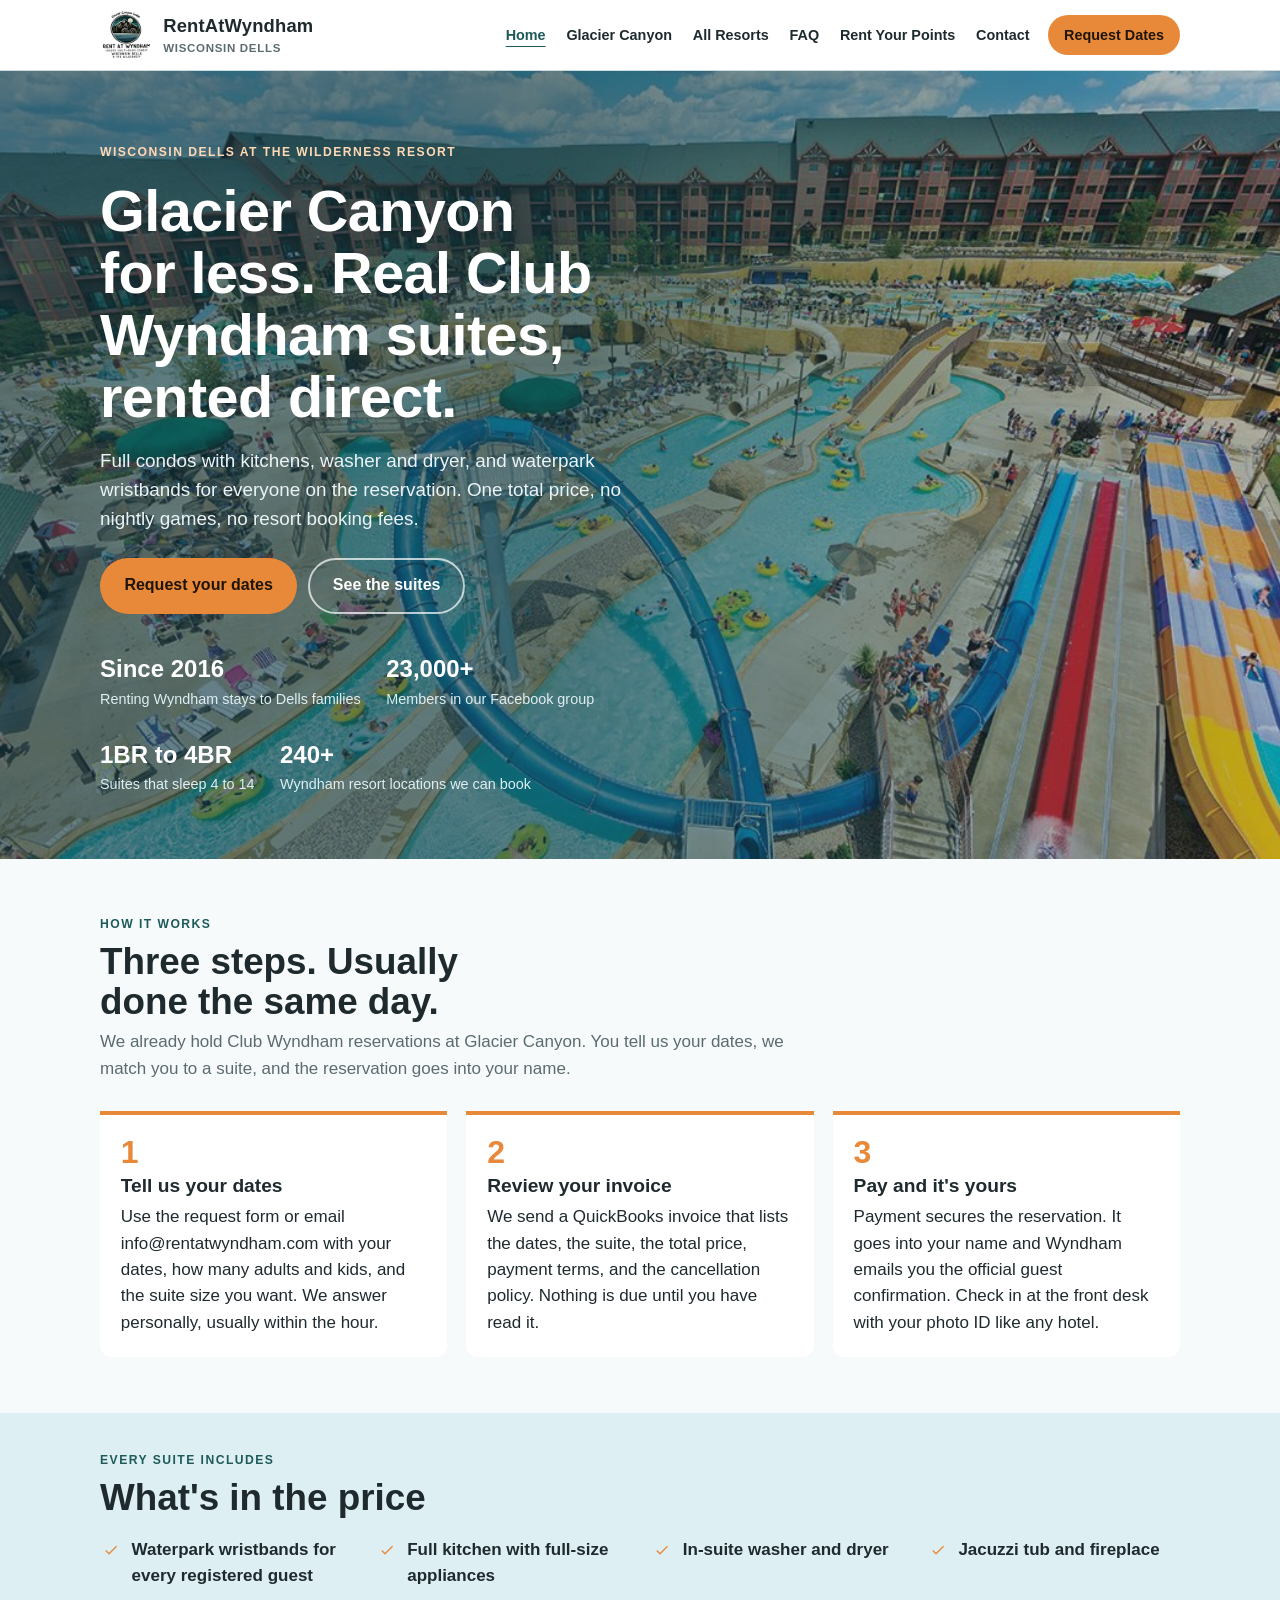
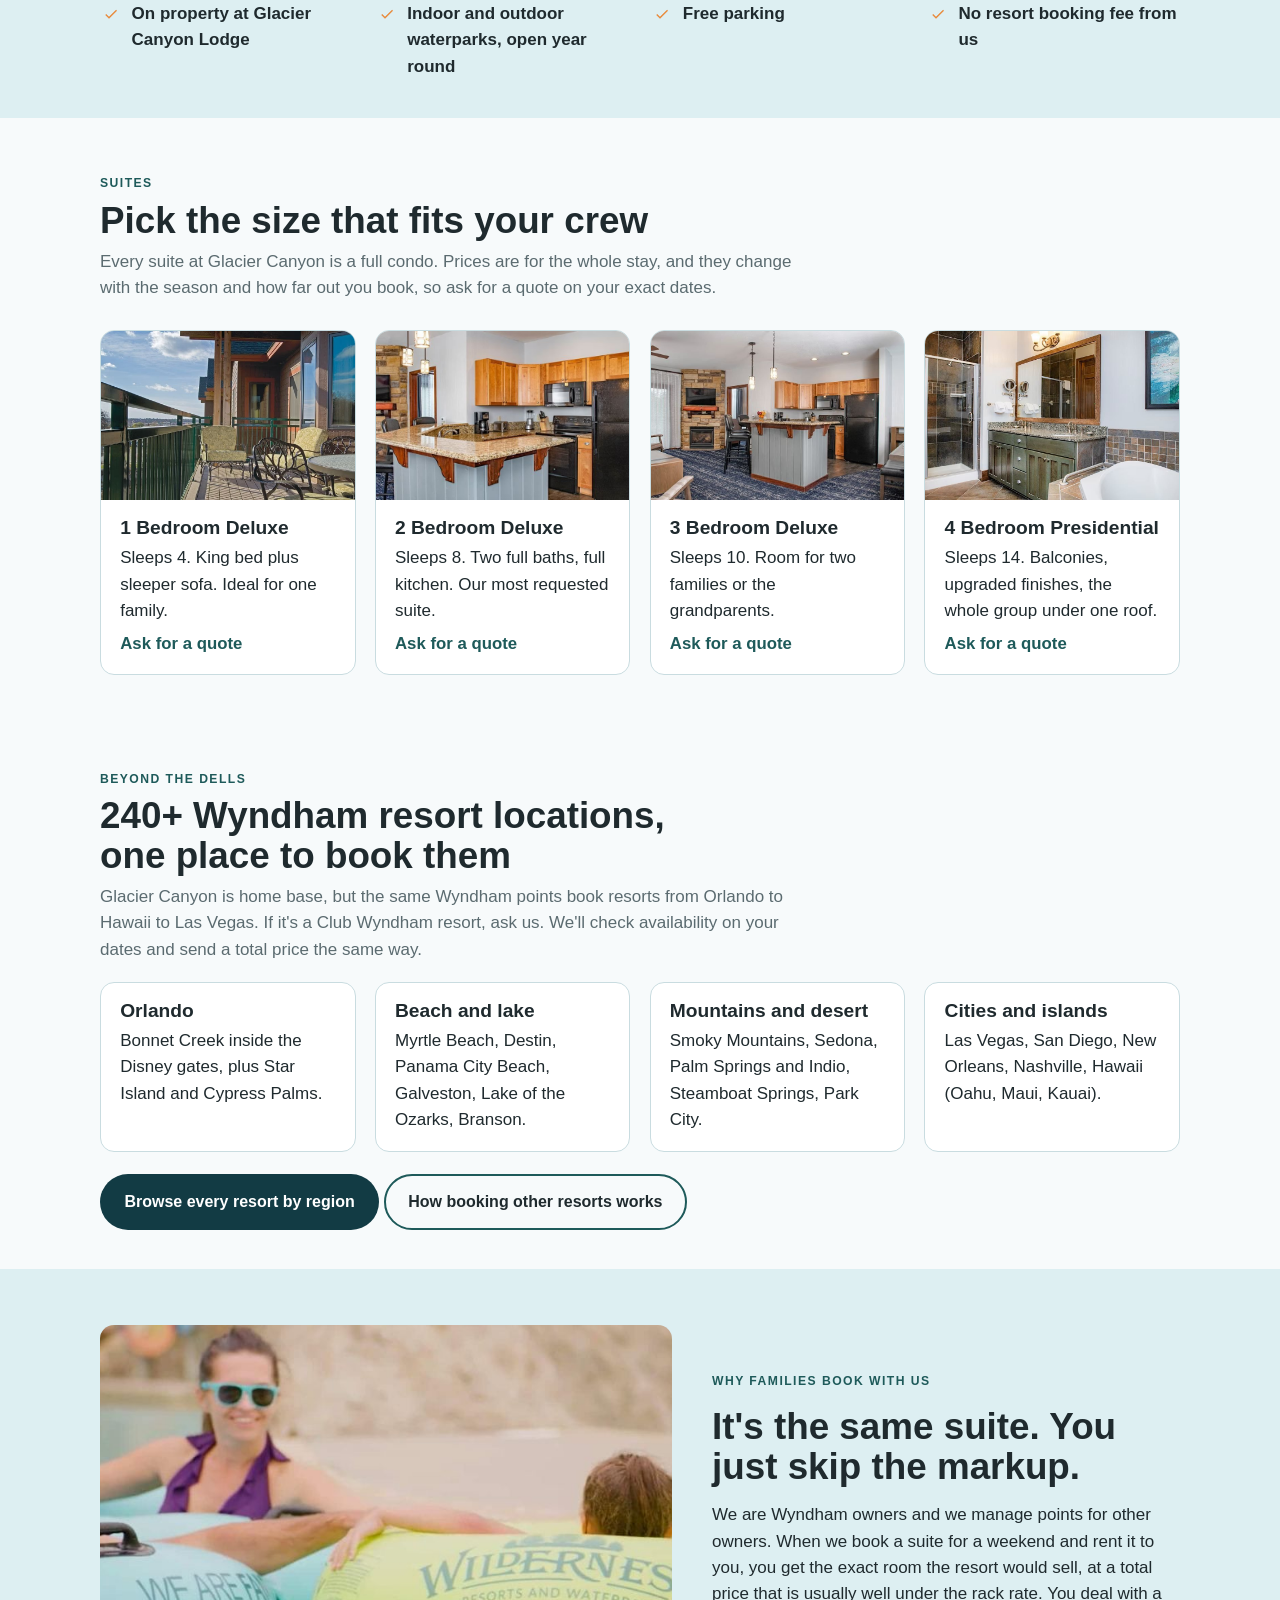
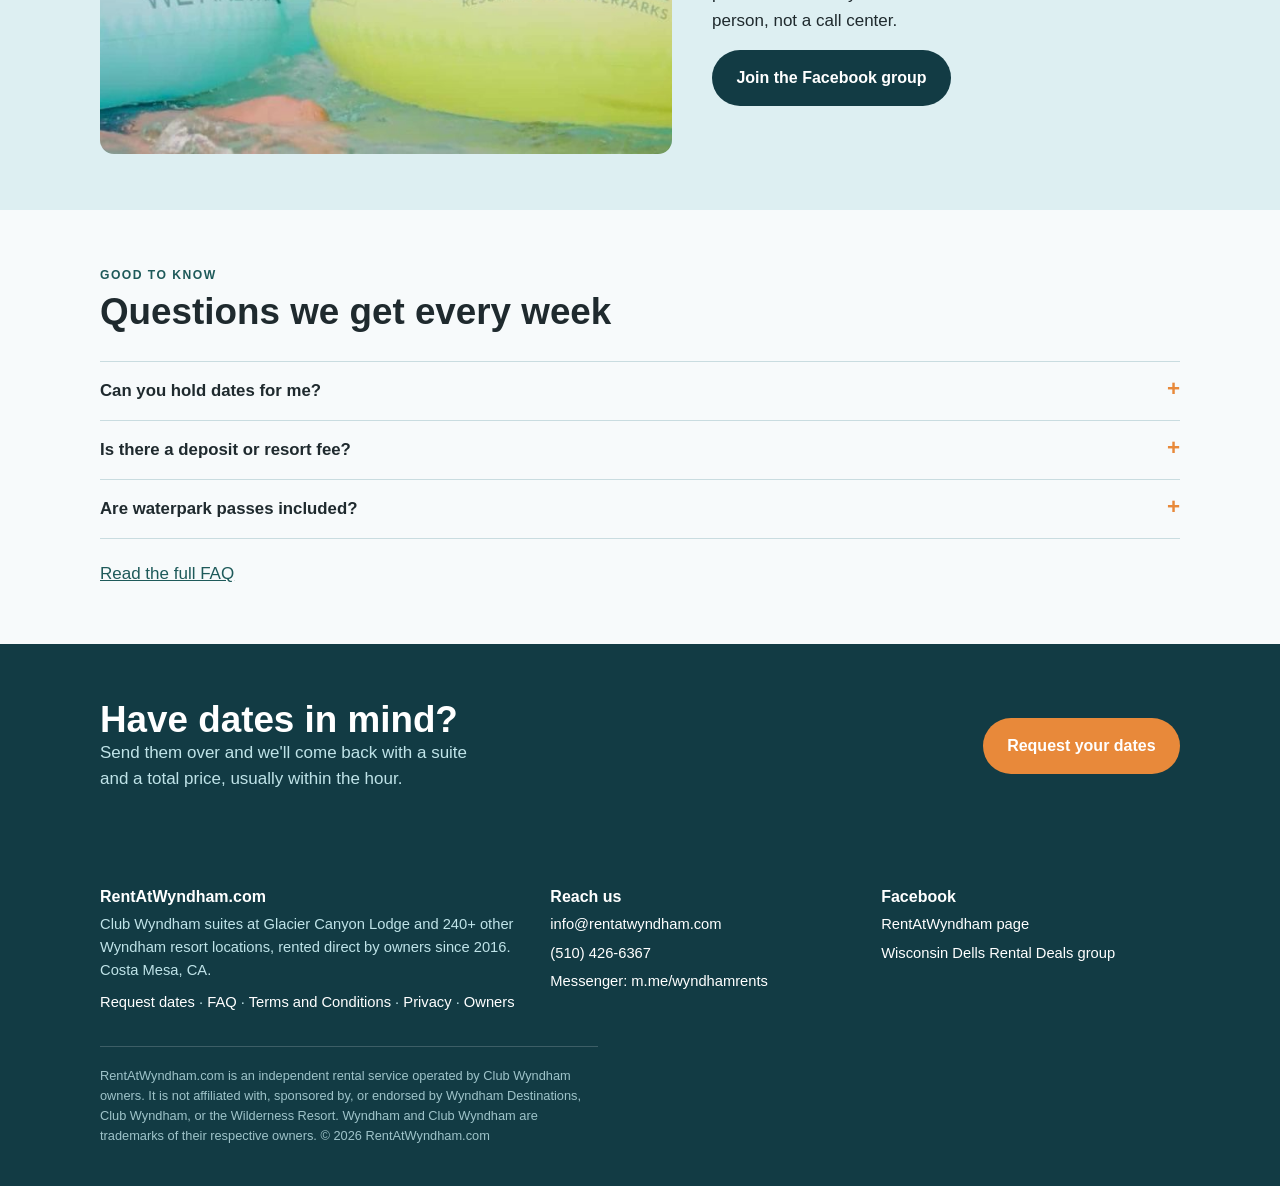
==== commit 7a81124a: "Steer renters to the request form: address fields, FAQ policy lines, privacy page - booking-request:" ====
--- a/index.html
+++ b/index.html
@@ -80,7 +80,7 @@
   <div class="wrap">
     <div class="cols">
       <div><h3>RentAtWyndham.com</h3><p>Club Wyndham suites at Glacier Canyon Lodge and 240+ other Wyndham resort locations, rented direct by owners since 2016. Costa Mesa, CA.</p>
-        <p class="foot-links"><a href="/booking-request">Request dates</a> · <a href="/faqs">FAQ</a> · <a href="/terms-and-conditions">Terms and Conditions</a> · <a href="/rent-your-points">Owners</a></p></div>
+        <p class="foot-links"><a href="/booking-request">Request dates</a> · <a href="/faqs">FAQ</a> · <a href="/terms-and-conditions">Terms and Conditions</a> · <a href="/privacy">Privacy</a> · <a href="/rent-your-points">Owners</a></p></div>
       <div><h3>Reach us</h3><ul><li><a href="mailto:info@rentatwyndham.com">info@rentatwyndham.com</a></li><li><a href="tel:+15104266367">(510) 426-6367</a></li><li><a href="https://m.me/wyndhamrents" target="_blank" rel="noopener">Messenger: m.me/wyndhamrents</a></li></ul></div>
       <div><h3>Facebook</h3><ul><li><a href="https://www.facebook.com/wyndhamrents" target="_blank" rel="noopener">RentAtWyndham page</a></li><li><a href="https://www.facebook.com/groups/179510239124605" target="_blank" rel="noopener">Wisconsin Dells Rental Deals group</a></li></ul></div>
     </div>
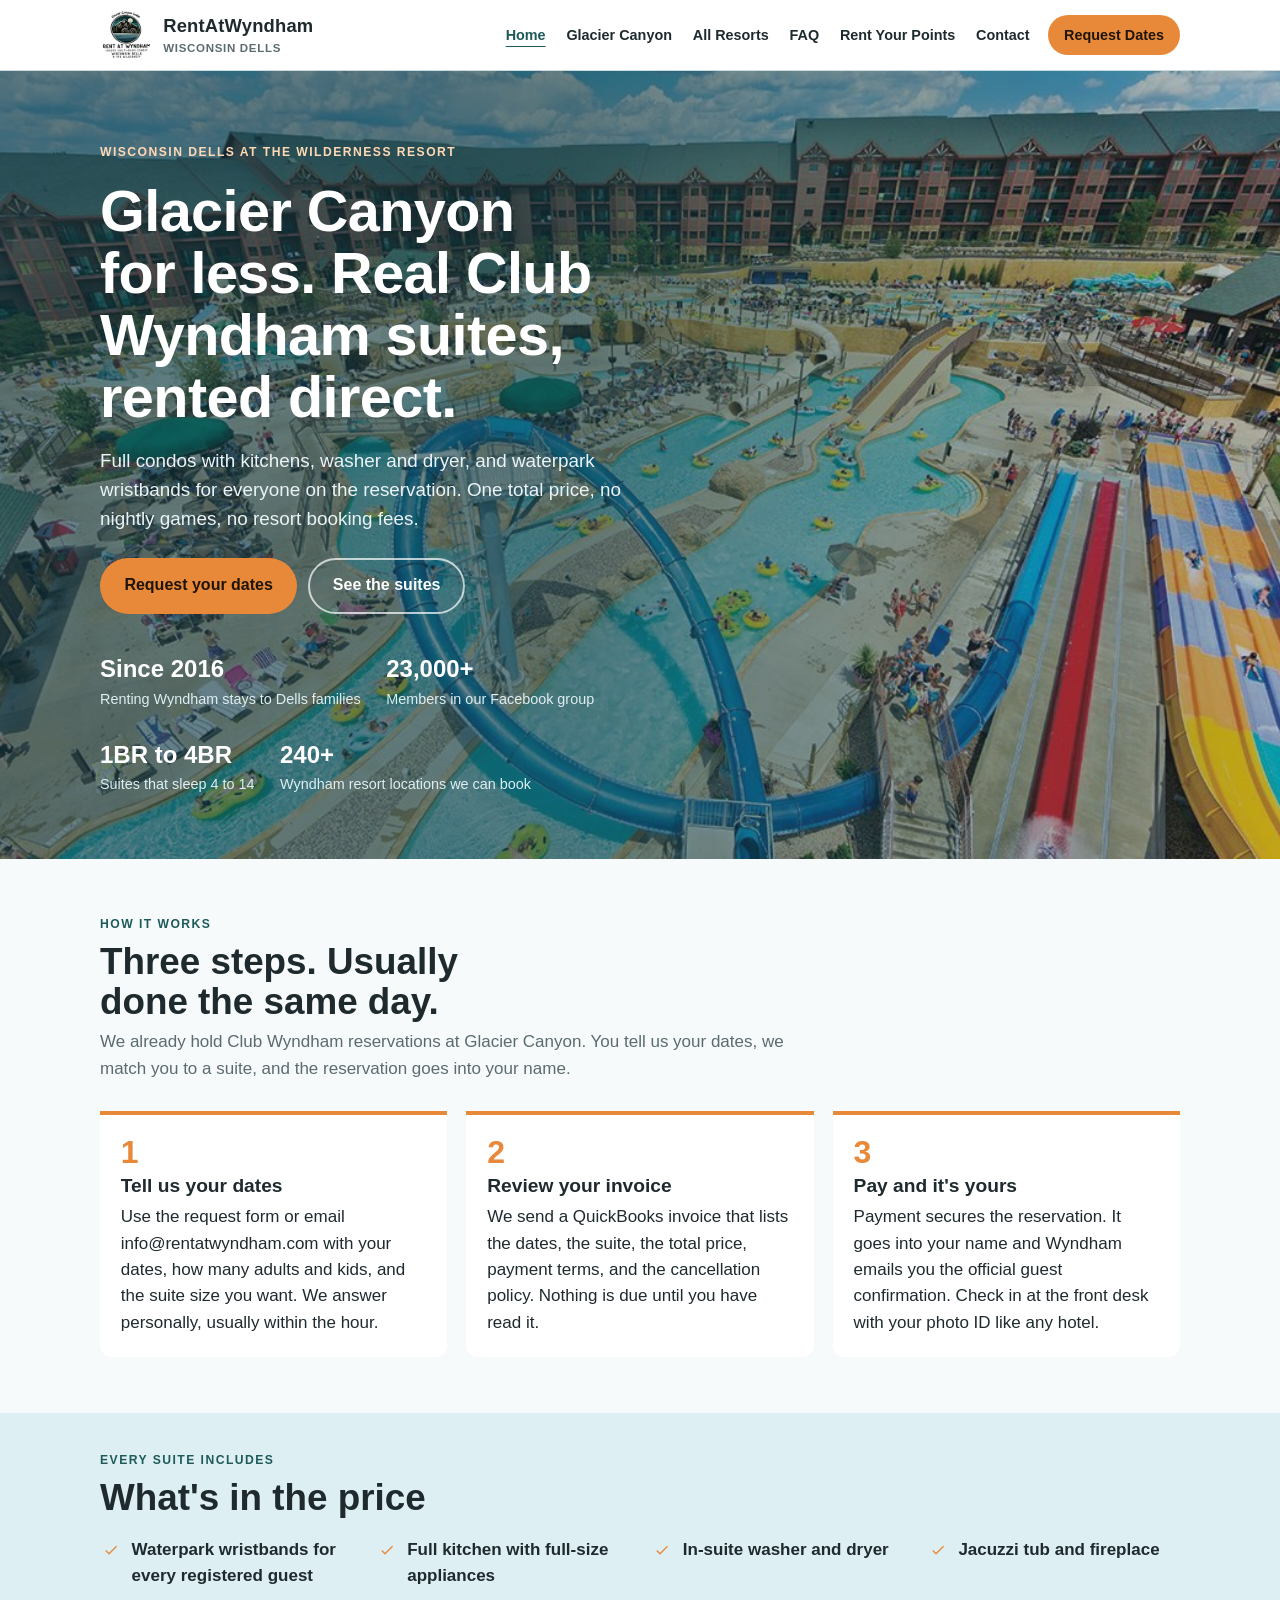
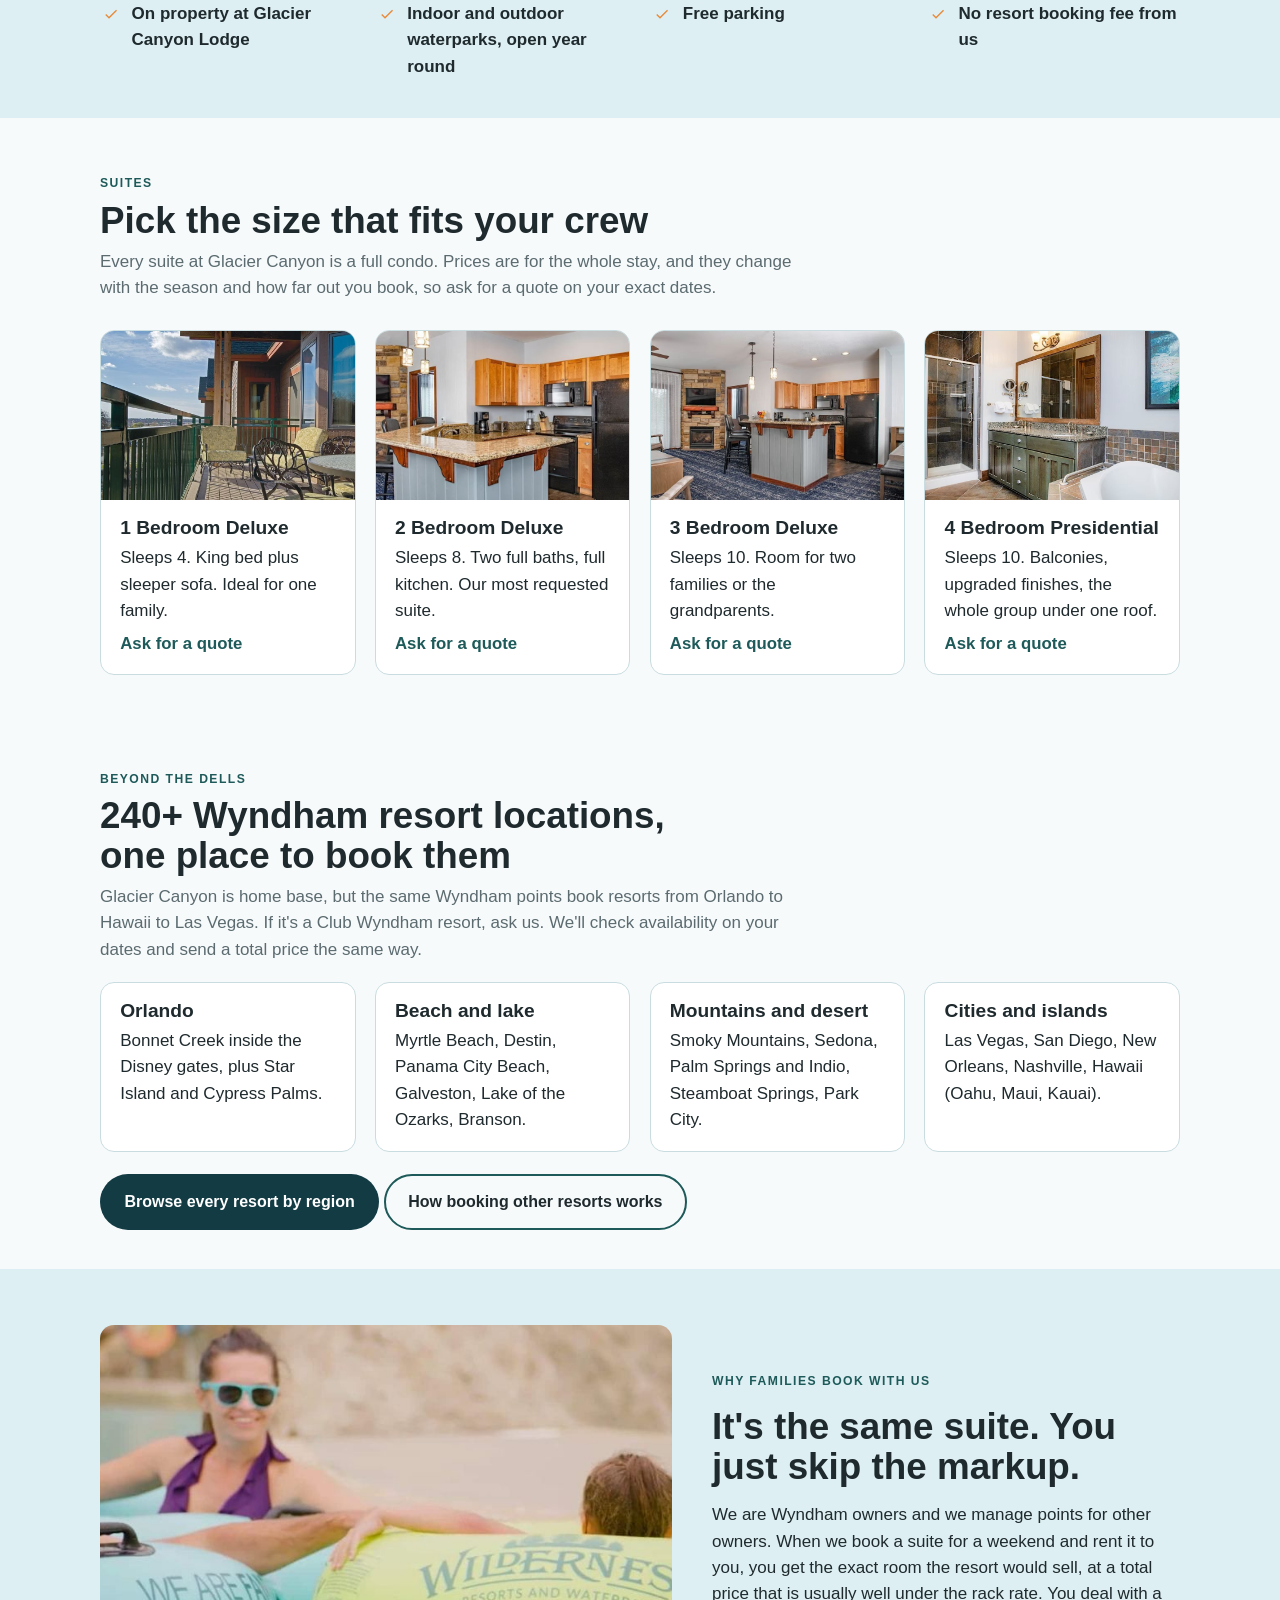
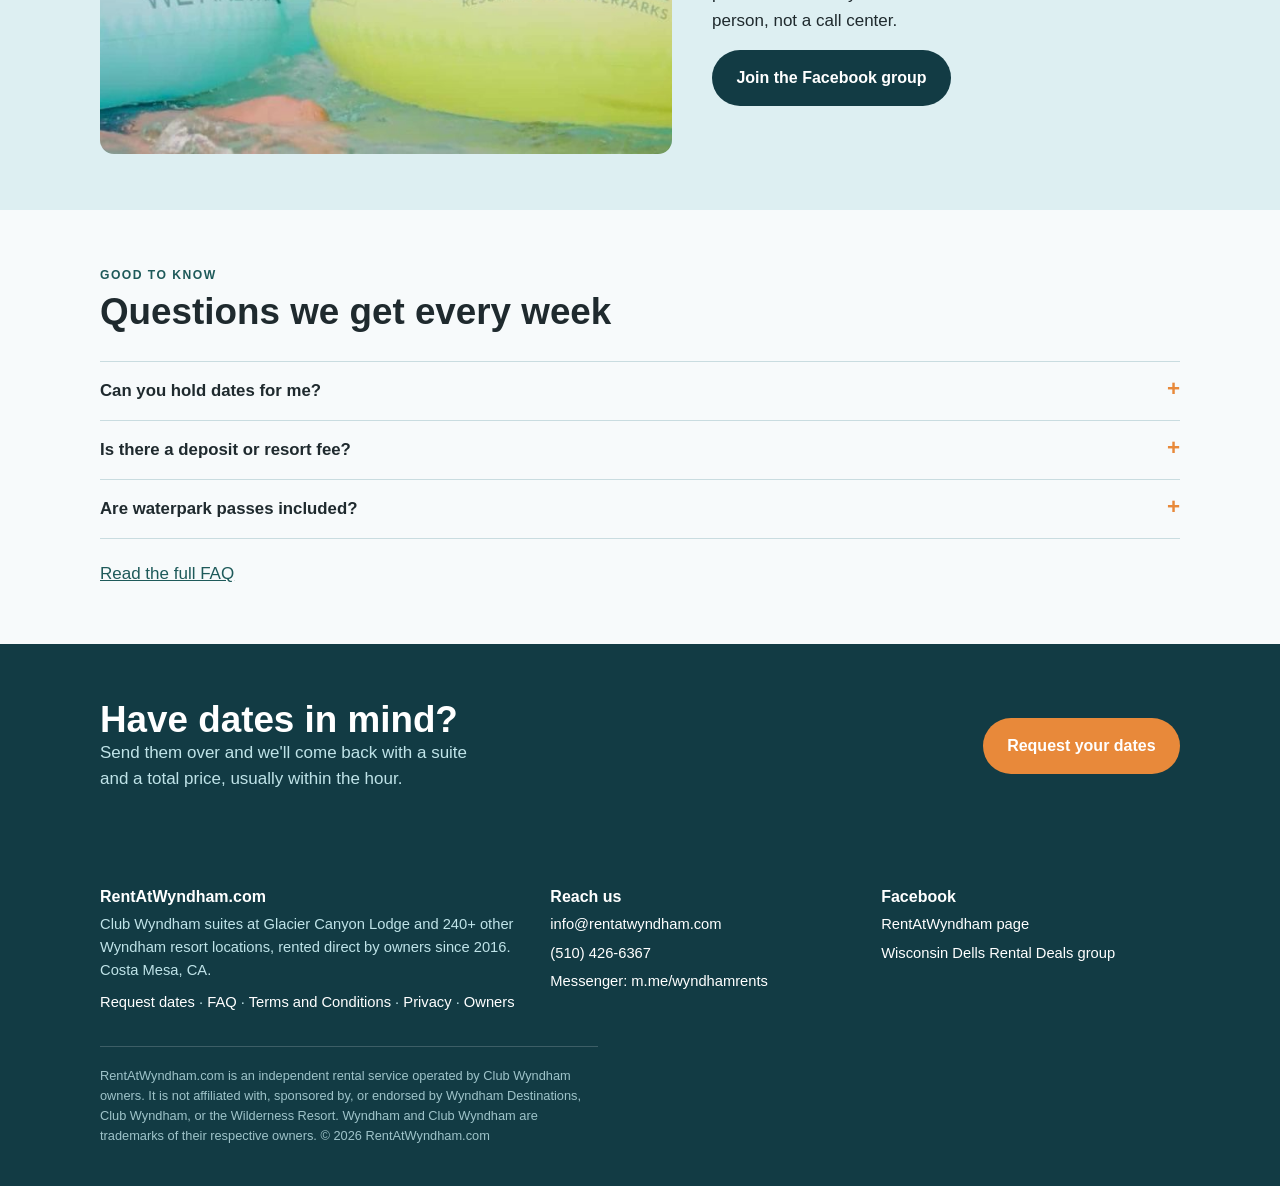
==== commit 464e65e1: "Modify 4 Bedroom Presidential suite details Updated the description and capacity for the 4 Bedroom P" ====
--- a/index.html
+++ b/index.html
@@ -46,7 +46,7 @@
     <a class="card" href="/glacier-canyon"><img src="/assets/img/room1.jpg" alt="Suite bathroom with jacuzzi tub" loading="lazy" width="1000" height="600"><div class="pad"><h3>1 Bedroom Deluxe</h3><p>Sleeps 4. King bed plus sleeper sofa. Ideal for one family.</p><span class="price">Ask for a quote</span></div></a>
     <a class="card" href="/glacier-canyon"><img src="/assets/img/kitchen.jpg" alt="Two bedroom deluxe kitchen" loading="lazy" width="746" height="448"><div class="pad"><h3>2 Bedroom Deluxe</h3><p>Sleeps 8. Two full baths, full kitchen. Our most requested suite.</p><span class="price">Ask for a quote</span></div></a>
     <a class="card" href="/glacier-canyon"><img src="/assets/img/living.jpg" alt="Three bedroom deluxe living room with fireplace" loading="lazy" width="845" height="497"><div class="pad"><h3>3 Bedroom Deluxe</h3><p>Sleeps 10. Room for two families or the grandparents.</p><span class="price">Ask for a quote</span></div></a>
-    <a class="card" href="/glacier-canyon"><img src="/assets/img/4br.jpg" alt="Four bedroom presidential balcony" loading="lazy" width="1000" height="600"><div class="pad"><h3>4 Bedroom Presidential</h3><p>Sleeps 14. Balconies, upgraded finishes, the whole group under one roof.</p><span class="price">Ask for a quote</span></div></a>
+    <a class="card" href="/glacier-canyon"><img src="/assets/img/4br.jpg" alt="Four bedroom presidential balcony" loading="lazy" width="1000" height="600"><div class="pad"><h3>4 Bedroom Presidential</h3><p>Sleeps 10. Balconies, upgraded finishes, the whole group under one roof.</p><span class="price">Ask for a quote</span></div></a>
   </div></div></section>
 <section class="tight"><div class="wrap">
   <div class="sec-head short"><span class="eyebrow">Beyond the Dells</span><h2>240+ Wyndham resort locations, one place to book them</h2><p>Glacier Canyon is home base, but the same Wyndham points book resorts from Orlando to Hawaii to Las Vegas. If it's a Club Wyndham resort, ask us. We'll check availability on your dates and send a total price the same way.</p></div>
@@ -68,7 +68,7 @@
   <div class="sec-head"><span class="eyebrow">Good to know</span><h2>Questions we get every week</h2></div>
   <div class="faq">
     <details><summary>Can you hold dates for me?</summary><p>No. Every reservation is first come, first served, and payment is what secures it. If you want a weekend, the invoice is the fastest way to lock it.</p></details>
-    <details><summary>Is there a deposit or resort fee?</summary><p>We do not charge one. Like any hotel, the resort holds a refundable security deposit ($150 to $250) on your card at check-in and releases it after checkout.</p></details>
+    <details><summary>Is there a deposit or resort fee?</summary><p>We do not charge one. Like any hotel, the resort holds a refundable $250 security deposit on your card at check-in and releases it 1 to 3 days after checkout.</p></details>
     <details><summary>Are waterpark passes included?</summary><p>Yes. Every registered guest on the reservation gets a Wilderness waterpark wristband for the length of the stay.</p></details>
   </div>
   <p class="after"><a href="/faqs">Read the full FAQ</a></p>
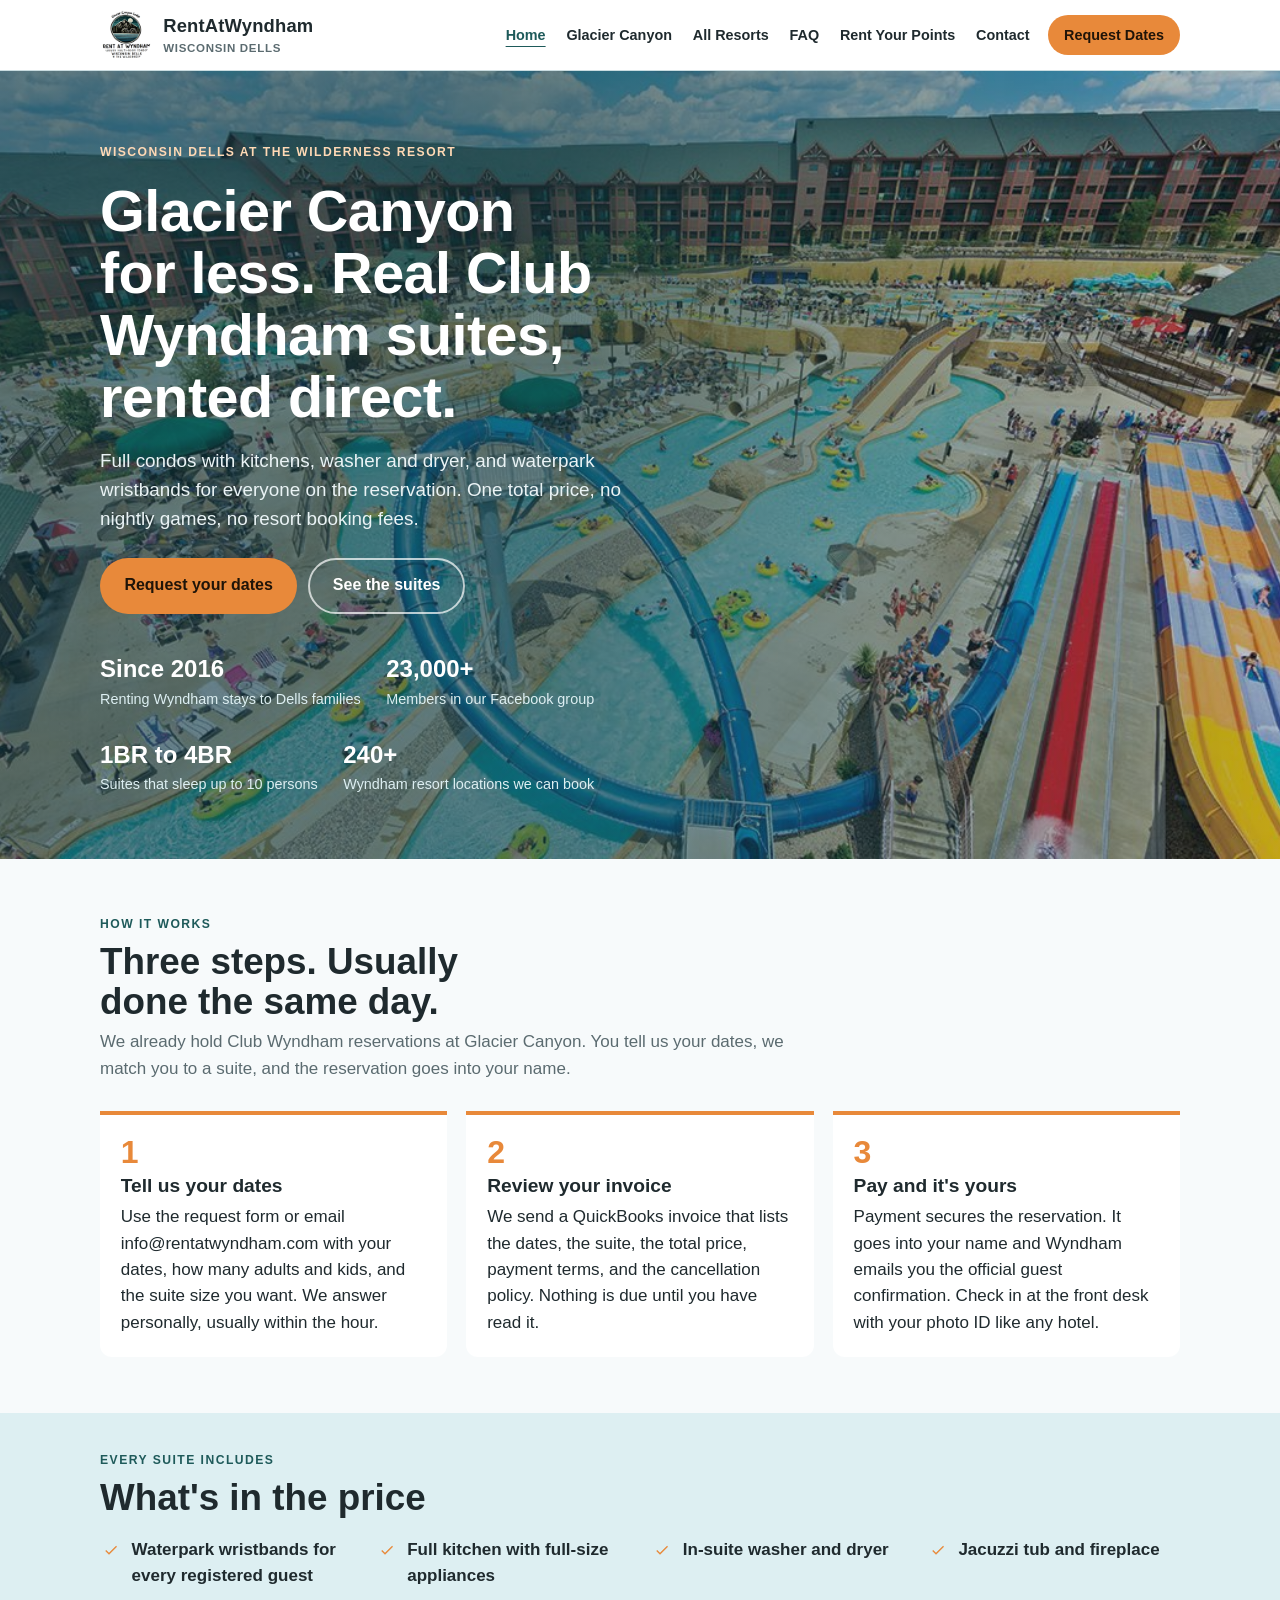
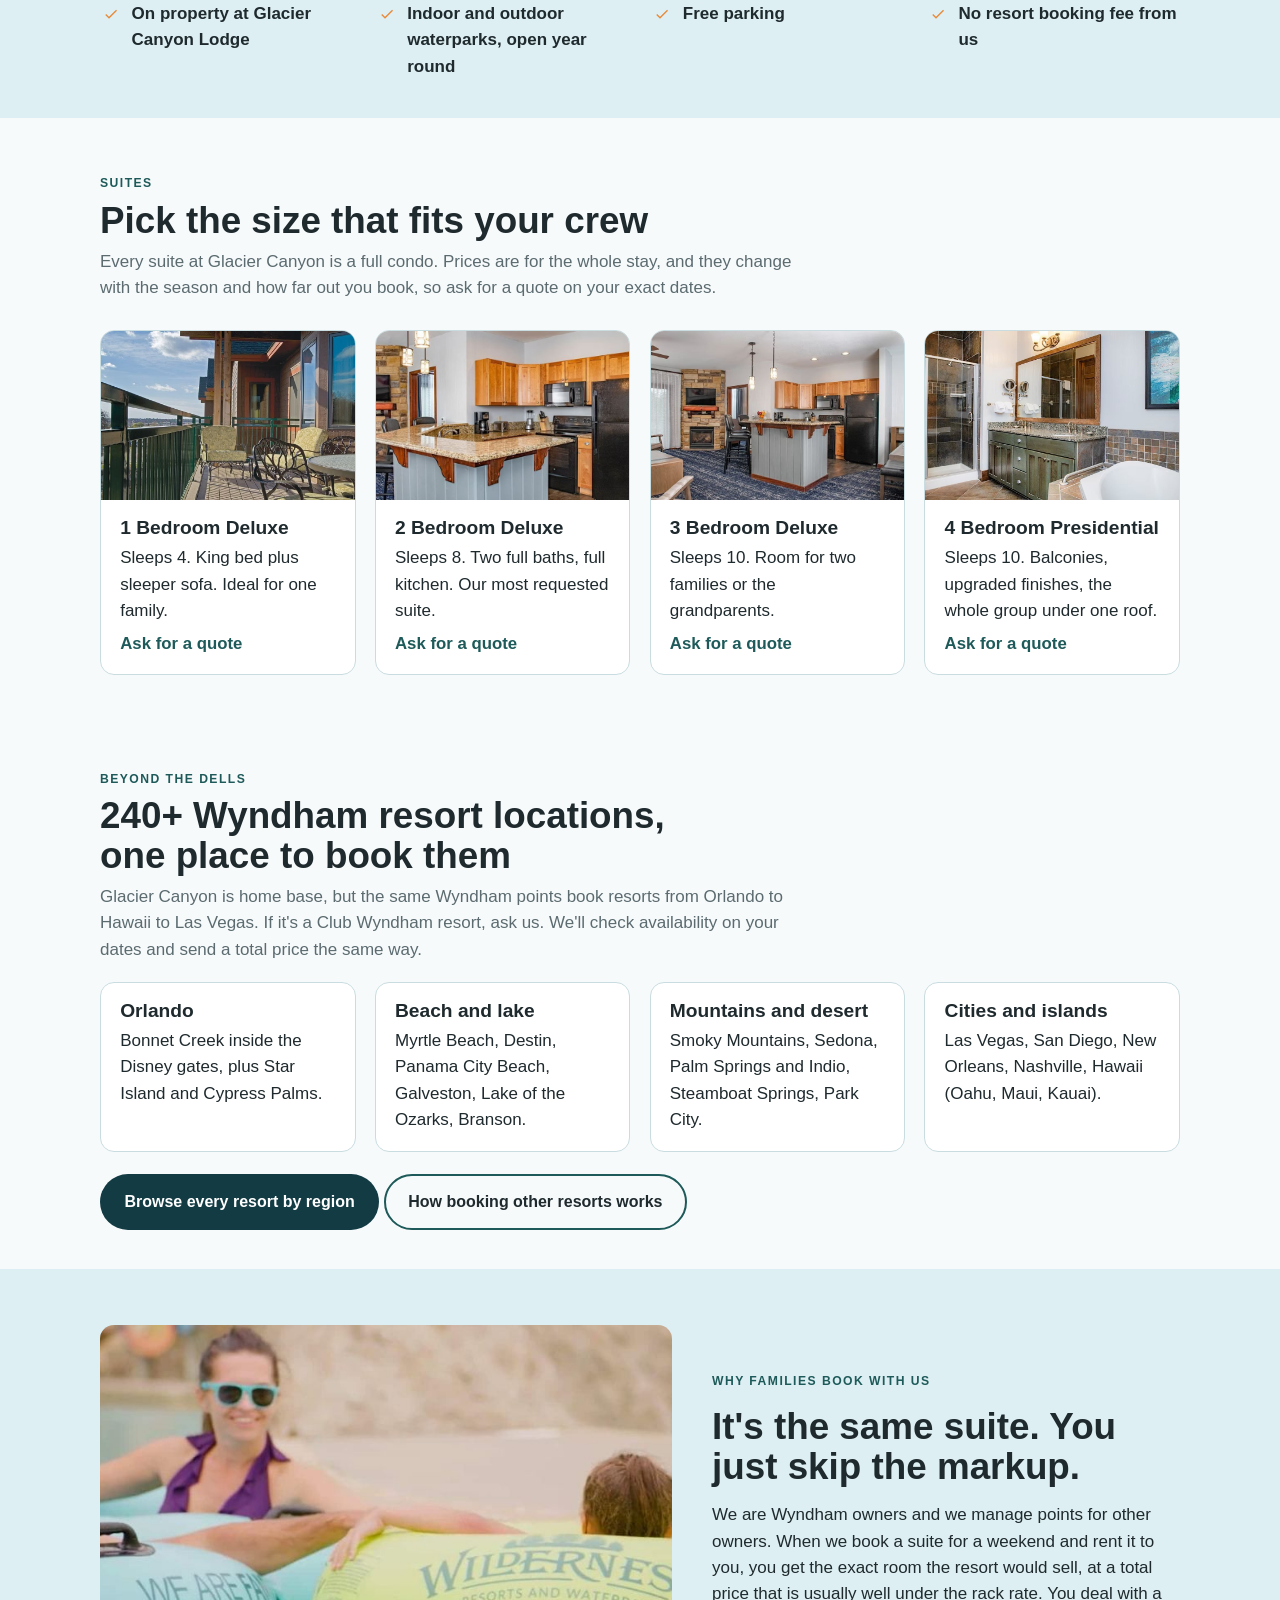
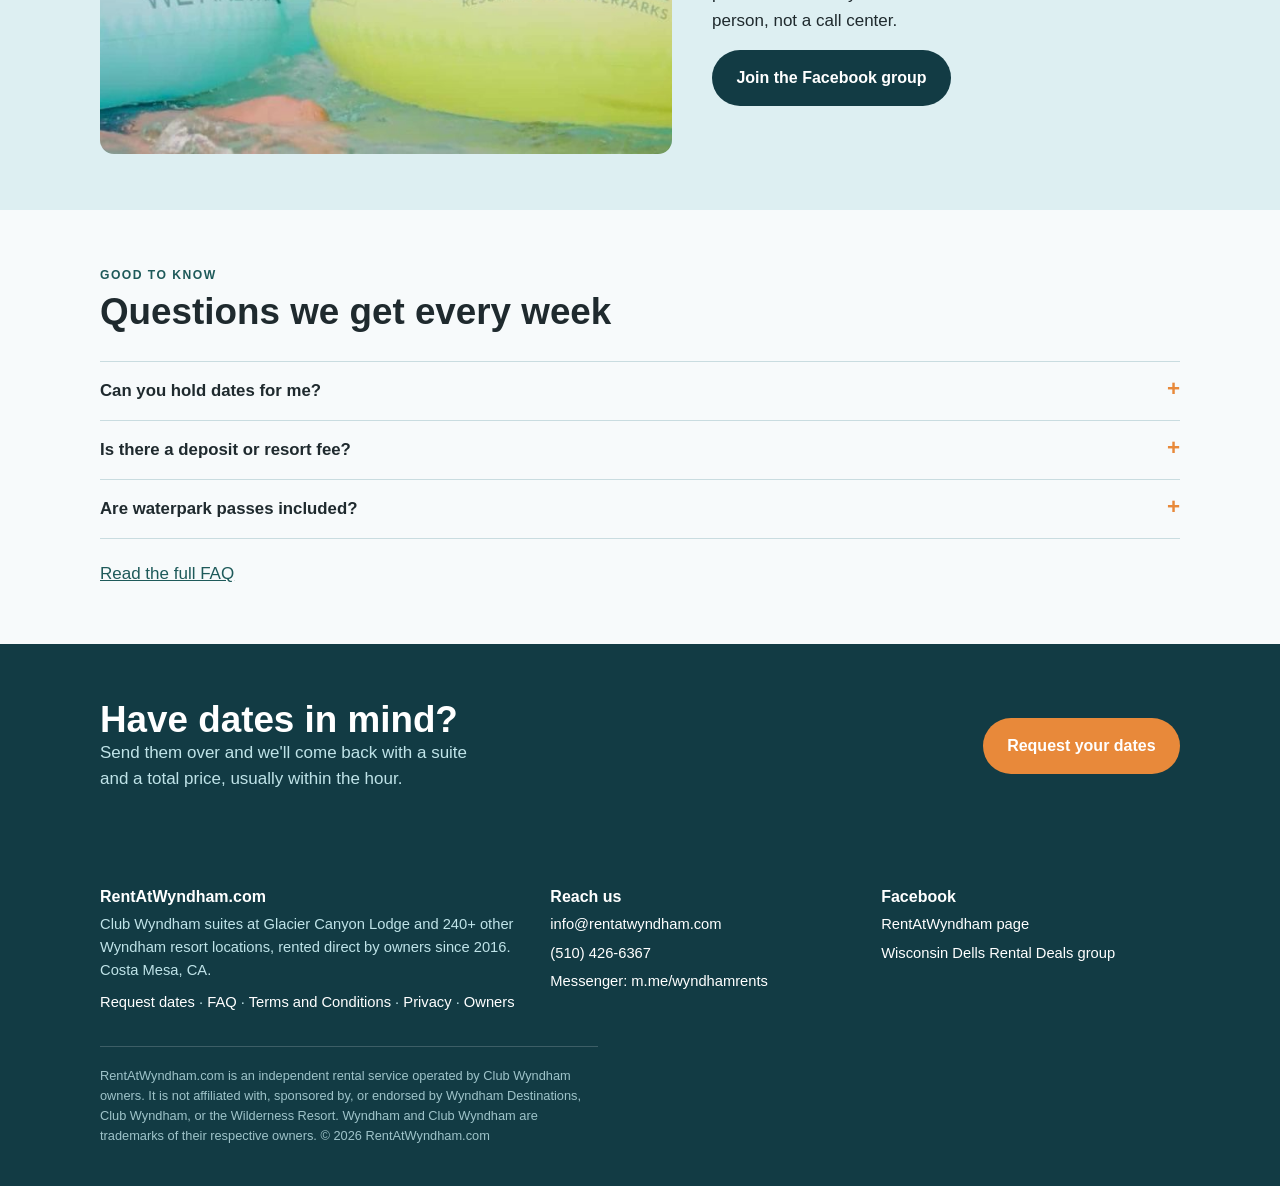
==== commit a0ab759d: "Modify suite capacity description in index.html Updated the suite capacity description from 'sleeps " ====
--- a/index.html
+++ b/index.html
@@ -28,7 +28,7 @@
 </header>
 <main id="main" ><a id="top"></a>
 <div class="hero"><img class="bg" src="/assets/img/hero.jpg" alt="Glacier Canyon Lodge outdoor waterpark at the Wilderness Resort" fetchpriority="high"><div class="shade"></div>
-<div class="wrap"><div class="hero-inner"><span class="eyebrow">Wisconsin Dells at the Wilderness Resort</span><h1>Glacier Canyon for less. Real Club Wyndham suites, rented direct.</h1><p class="lead">Full condos with kitchens, washer and dryer, and waterpark wristbands for everyone on the reservation. One total price, no nightly games, no resort booking fees.</p><div class="actions"><a class="btn btn-sun" href="/booking-request">Request your dates</a><a class="btn btn-ghost" href="/glacier-canyon">See the suites</a></div><div class="proof"><div><b>Since 2016</b>Renting Wyndham stays to Dells families</div><div><b>23,000+</b>Members in our Facebook group</div><div><b>1BR to 4BR</b>Suites that sleep 4 to 14</div><div><b>240+</b>Wyndham resort locations we can book</div></div></div></div></div>
+<div class="wrap"><div class="hero-inner"><span class="eyebrow">Wisconsin Dells at the Wilderness Resort</span><h1>Glacier Canyon for less. Real Club Wyndham suites, rented direct.</h1><p class="lead">Full condos with kitchens, washer and dryer, and waterpark wristbands for everyone on the reservation. One total price, no nightly games, no resort booking fees.</p><div class="actions"><a class="btn btn-sun" href="/booking-request">Request your dates</a><a class="btn btn-ghost" href="/glacier-canyon">See the suites</a></div><div class="proof"><div><b>Since 2016</b>Renting Wyndham stays to Dells families</div><div><b>23,000+</b>Members in our Facebook group</div><div><b>1BR to 4BR</b>Suites that sleep up to 10 persons</div><div><b>240+</b>Wyndham resort locations we can book</div></div></div></div></div>
 <section><div class="wrap">
   <div class="sec-head"><span class="eyebrow">How it works</span><h2>Three steps. Usually done the same day.</h2><p>We already hold Club Wyndham reservations at Glacier Canyon. You tell us your dates, we match you to a suite, and the reservation goes into your name.</p></div>
   <div class="grid g3">
